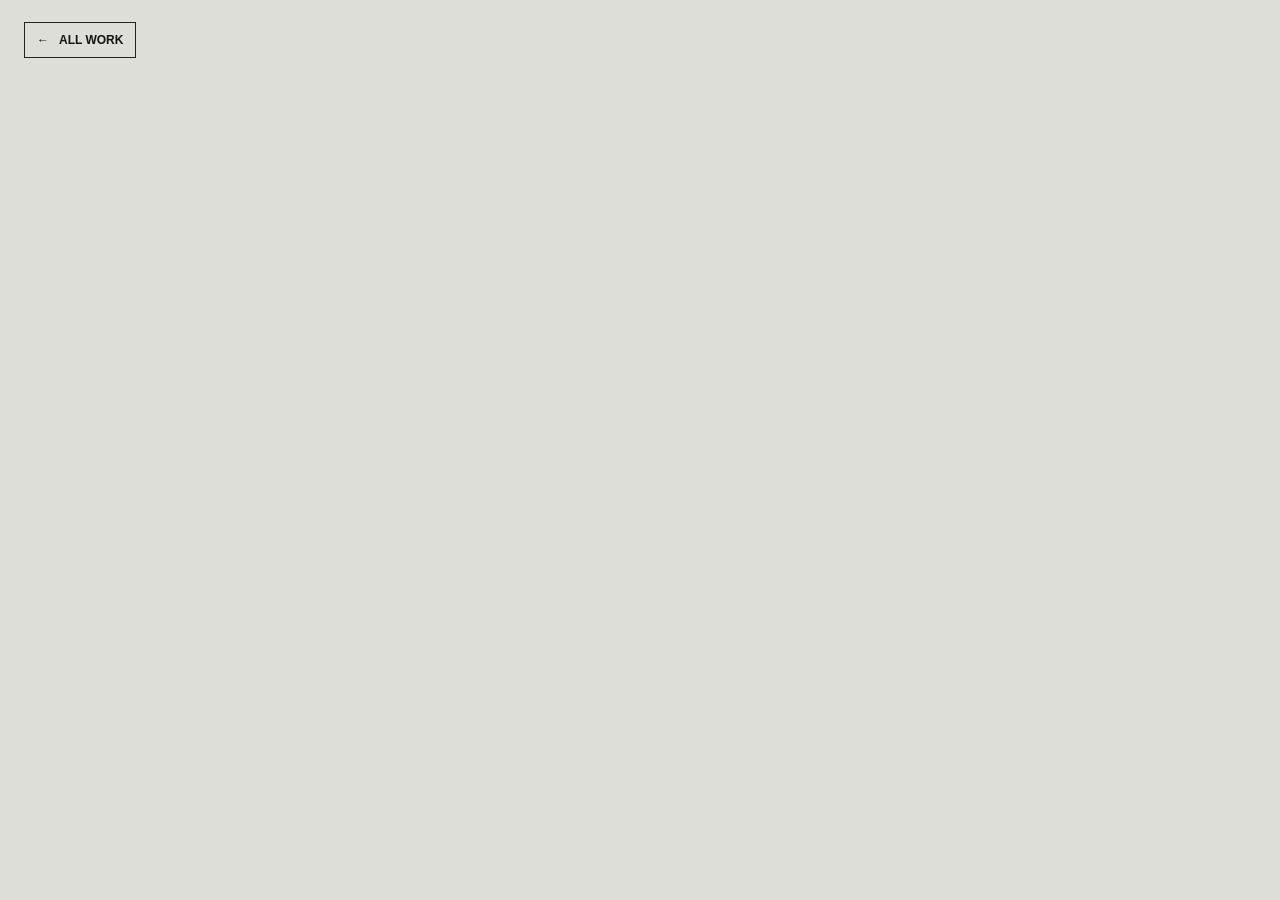
==== product-design.html @ 9525cd97 "Add portfolio selection landing page" ====
<!DOCTYPE html>
<html lang="en">
<head>
    <meta charset="UTF-8">
    <meta name="viewport" content="width=device-width, initial-scale=1.0">
    <meta name="robots" content="noindex">
    <title>Jacky Liu | Product Design</title>
    <link rel="stylesheet" href="selector.css?v=1">
</head>
<body class="product-design-page">
    <a class="blank-page-return" href="index.html" aria-label="Return to portfolio selection">
        <span aria-hidden="true">&#8592;</span>
        <span>All work</span>
    </a>
    <main class="product-design-canvas" aria-label="Product design portfolio"></main>
</body>
</html>
---- selector.css ----
:root {
  color-scheme: dark;
  font-family: Inter, "Segoe UI", Arial, sans-serif;
  font-synthesis: none;
  background: #0a0a0a;
}

* {
  box-sizing: border-box;
}

html,
body {
  min-width: 0;
  min-height: 100%;
  margin: 0;
}

body {
  min-height: 100svh;
}

a {
  color: inherit;
  text-decoration: none;
}

.portfolio-selector-page {
  overflow: hidden;
  background: #0a0a0a;
  color: #f4f4f0;
}

.selector-header {
  position: fixed;
  z-index: 10;
  inset: 0 0 auto;
  display: flex;
  align-items: center;
  justify-content: space-between;
  min-height: 64px;
  padding: 0 28px;
  border-bottom: 1px solid rgba(255, 255, 255, 0.2);
  background: rgba(10, 10, 10, 0.84);
  backdrop-filter: blur(14px);
}

.selector-name {
  font-size: 15px;
  font-weight: 700;
}

.selector-prompt {
  color: #b8b8b2;
  font-size: 12px;
  text-transform: uppercase;
}

.portfolio-selector {
  display: grid;
  grid-template-columns: repeat(2, minmax(0, 1fr));
  min-height: 100svh;
  padding-top: 64px;
}

.portfolio-route {
  position: relative;
  isolation: isolate;
  display: flex;
  min-width: 0;
  overflow: hidden;
  border-right: 1px solid rgba(255, 255, 255, 0.2);
  outline-offset: -5px;
}

.portfolio-route:last-child {
  border-right: 0;
}

.portfolio-route:focus-visible {
  outline: 3px solid #69d5b3;
}

.game-route > img {
  position: absolute;
  z-index: -2;
  inset: 0;
  width: 100%;
  height: 100%;
  object-fit: cover;
  object-position: center;
  filter: saturate(0.7) contrast(1.06);
  transform: scale(1.02);
  transition: transform 700ms cubic-bezier(0.2, 0.75, 0.2, 1), filter 500ms ease;
}

.route-shade {
  position: absolute;
  z-index: -1;
  inset: 0;
  background: rgba(0, 0, 0, 0.56);
  transition: background-color 500ms ease;
}

.route-content {
  display: flex;
  flex-direction: column;
  justify-content: flex-end;
  width: 100%;
  min-height: 100%;
  padding: clamp(36px, 6vw, 86px);
}

.route-index {
  position: absolute;
  top: 30px;
  left: clamp(36px, 6vw, 86px);
  color: #d3d3cd;
  font-family: Consolas, "Courier New", monospace;
  font-size: 12px;
}

.route-title {
  display: block;
  min-width: 0;
  max-width: 720px;
  font-size: clamp(44px, 6.2vw, 102px);
  font-weight: 620;
  line-height: 0.9;
}

.route-description {
  display: block;
  min-width: 0;
  max-width: 490px;
  margin-top: 24px;
  color: #d4d4cf;
  font-size: clamp(14px, 1.25vw, 18px);
  line-height: 1.5;
}

.route-action {
  display: flex;
  align-items: center;
  justify-content: space-between;
  width: min(100%, 490px);
  margin-top: 34px;
  padding-top: 16px;
  border-top: 1px solid currentColor;
  font-size: 13px;
  font-weight: 700;
  text-transform: uppercase;
}

.route-action span {
  font-size: 21px;
  transition: transform 250ms ease;
}

.product-route {
  background: #deded8;
  color: #131313;
}

.product-route .route-index,
.product-route .route-description {
  color: #43433f;
}

.product-composition {
  position: absolute;
  inset: 0;
  overflow: hidden;
  opacity: 0.72;
}

.composition-frame {
  position: absolute;
  border: 1px solid #686863;
  transition: transform 650ms cubic-bezier(0.2, 0.75, 0.2, 1);
}

.frame-one {
  top: 12%;
  right: -3%;
  width: 58%;
  height: 38%;
}

.frame-two {
  top: 19%;
  right: 7%;
  width: 36%;
  height: 21%;
  background: #c8ff45;
  box-shadow: 18px 18px 0 #1c1c1c;
}

.composition-cross {
  position: absolute;
  width: 26px;
  height: 26px;
}

.composition-cross::before,
.composition-cross::after {
  content: "";
  position: absolute;
  background: #171717;
}

.composition-cross::before {
  top: 12px;
  left: 0;
  width: 26px;
  height: 1px;
}

.composition-cross::after {
  top: 0;
  left: 12px;
  width: 1px;
  height: 26px;
}

.cross-one {
  top: 10%;
  left: 12%;
}

.cross-two {
  top: 44%;
  right: 9%;
}

.composition-dot {
  position: absolute;
  top: 43%;
  right: 31%;
  width: 11px;
  height: 11px;
  border-radius: 50%;
  background: #171717;
}

.portfolio-route:hover .route-action span,
.portfolio-route:focus-visible .route-action span {
  transform: translateX(7px);
}

.game-route:hover > img,
.game-route:focus-visible > img {
  filter: saturate(1) contrast(1.08);
  transform: scale(1.07);
}

.game-route:hover .route-shade,
.game-route:focus-visible .route-shade {
  background: rgba(0, 0, 0, 0.39);
}

.product-route:hover .frame-one,
.product-route:focus-visible .frame-one {
  transform: translate(-18px, 12px);
}

.product-route:hover .frame-two,
.product-route:focus-visible .frame-two {
  transform: translate(-8px, -10px);
}

.product-design-page {
  background: #deded8;
  color: #131313;
}

.product-design-canvas {
  min-height: 100svh;
}

.blank-page-return {
  position: fixed;
  z-index: 2;
  top: 22px;
  left: 24px;
  display: inline-flex;
  gap: 10px;
  align-items: center;
  padding: 10px 12px;
  border: 1px solid #222;
  background: #deded8;
  font-size: 12px;
  font-weight: 700;
  text-transform: uppercase;
  transition: background-color 180ms ease, color 180ms ease;
}

.blank-page-return:hover,
.blank-page-return:focus-visible {
  background: #171717;
  color: #f5f5f2;
}

@media (max-width: 760px) {
  .portfolio-selector-page {
    overflow: auto;
  }

  .selector-header {
    min-height: 56px;
    padding: 0 18px;
  }

  .portfolio-selector {
    grid-template-columns: 1fr;
    grid-template-rows: repeat(2, minmax(420px, calc((100svh - 56px) / 2)));
    padding-top: 56px;
  }

  .portfolio-route {
    border-right: 0;
    border-bottom: 1px solid rgba(255, 255, 255, 0.25);
  }

  .portfolio-route:last-child {
    border-bottom: 0;
  }

  .route-content {
    padding: 32px 24px;
  }

  .route-index {
    top: 24px;
    left: 24px;
  }

  .route-title {
    font-size: clamp(40px, 13vw, 70px);
    overflow-wrap: anywhere;
  }

  .route-description {
    margin-top: 15px;
  }

  .route-action {
    margin-top: 22px;
  }
}

@media (prefers-reduced-motion: reduce) {
  *,
  *::before,
  *::after {
    scroll-behavior: auto !important;
    transition-duration: 1ms !important;
  }
}
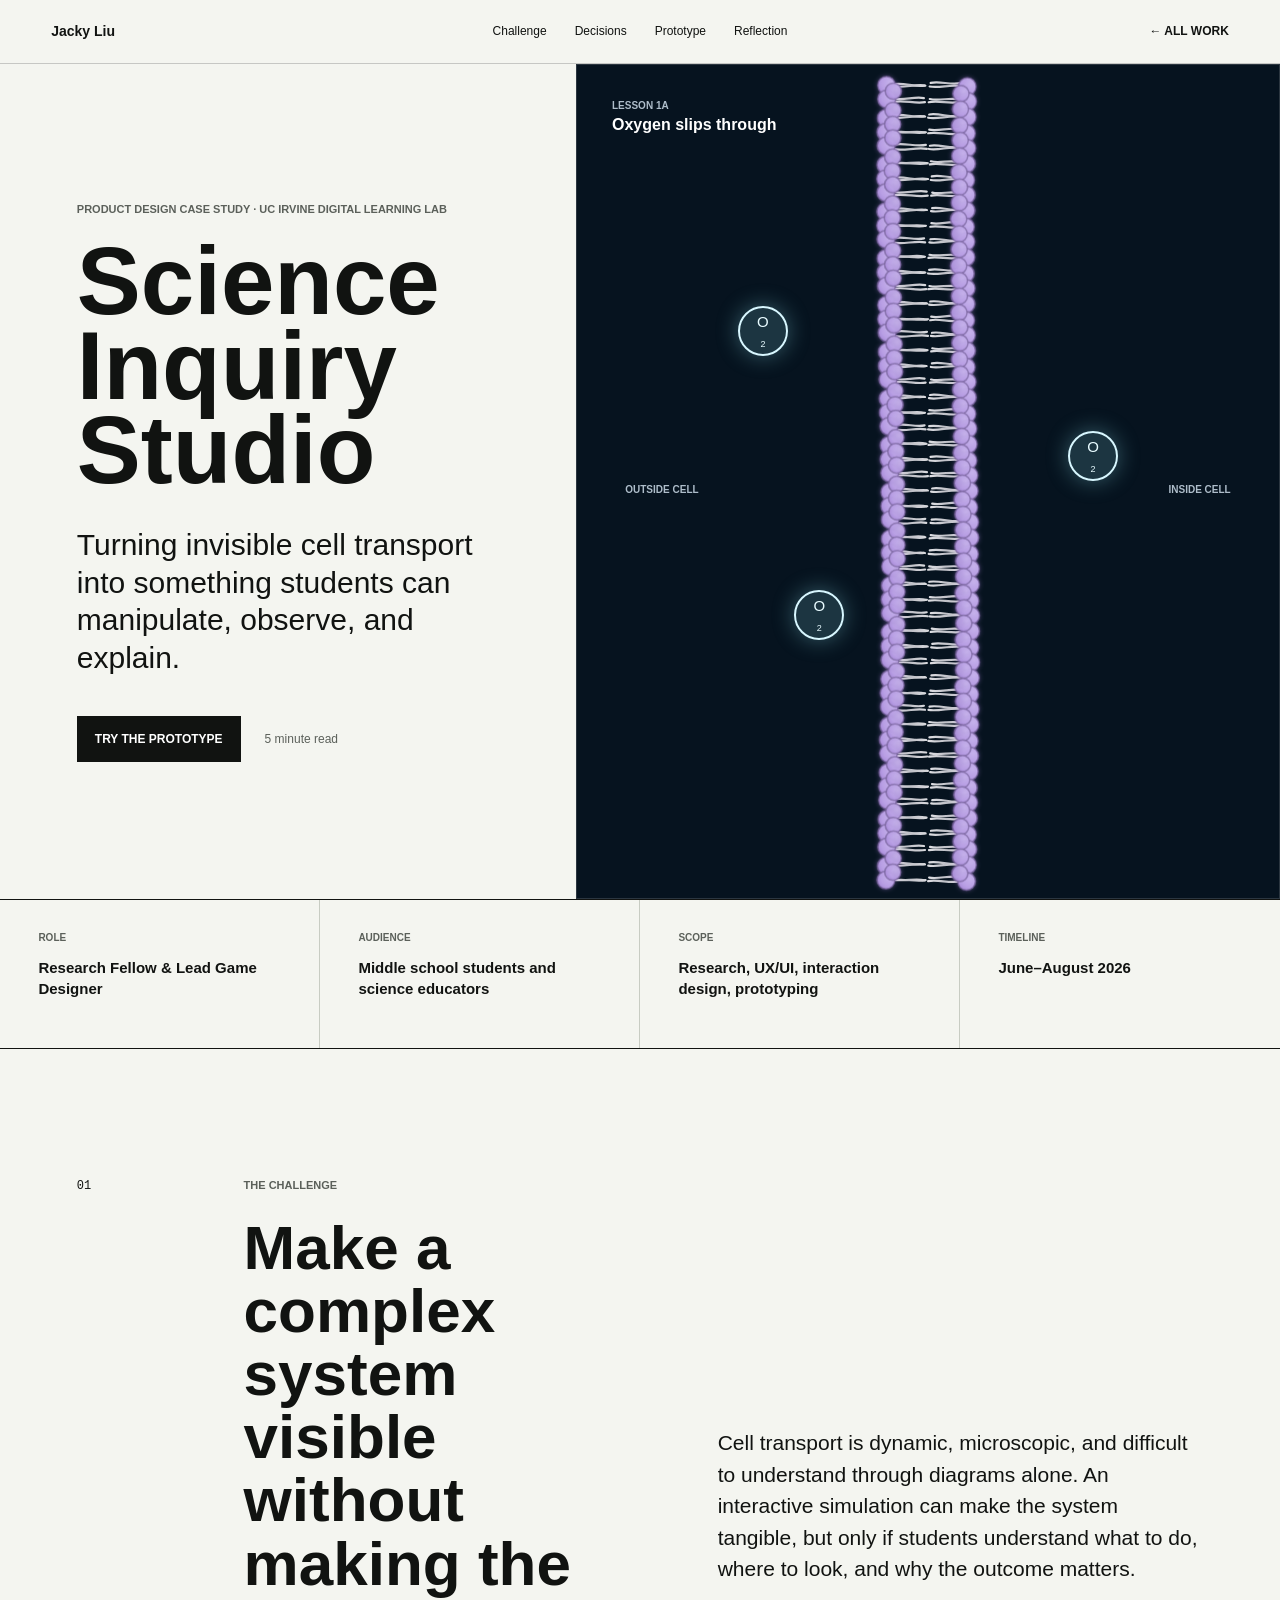
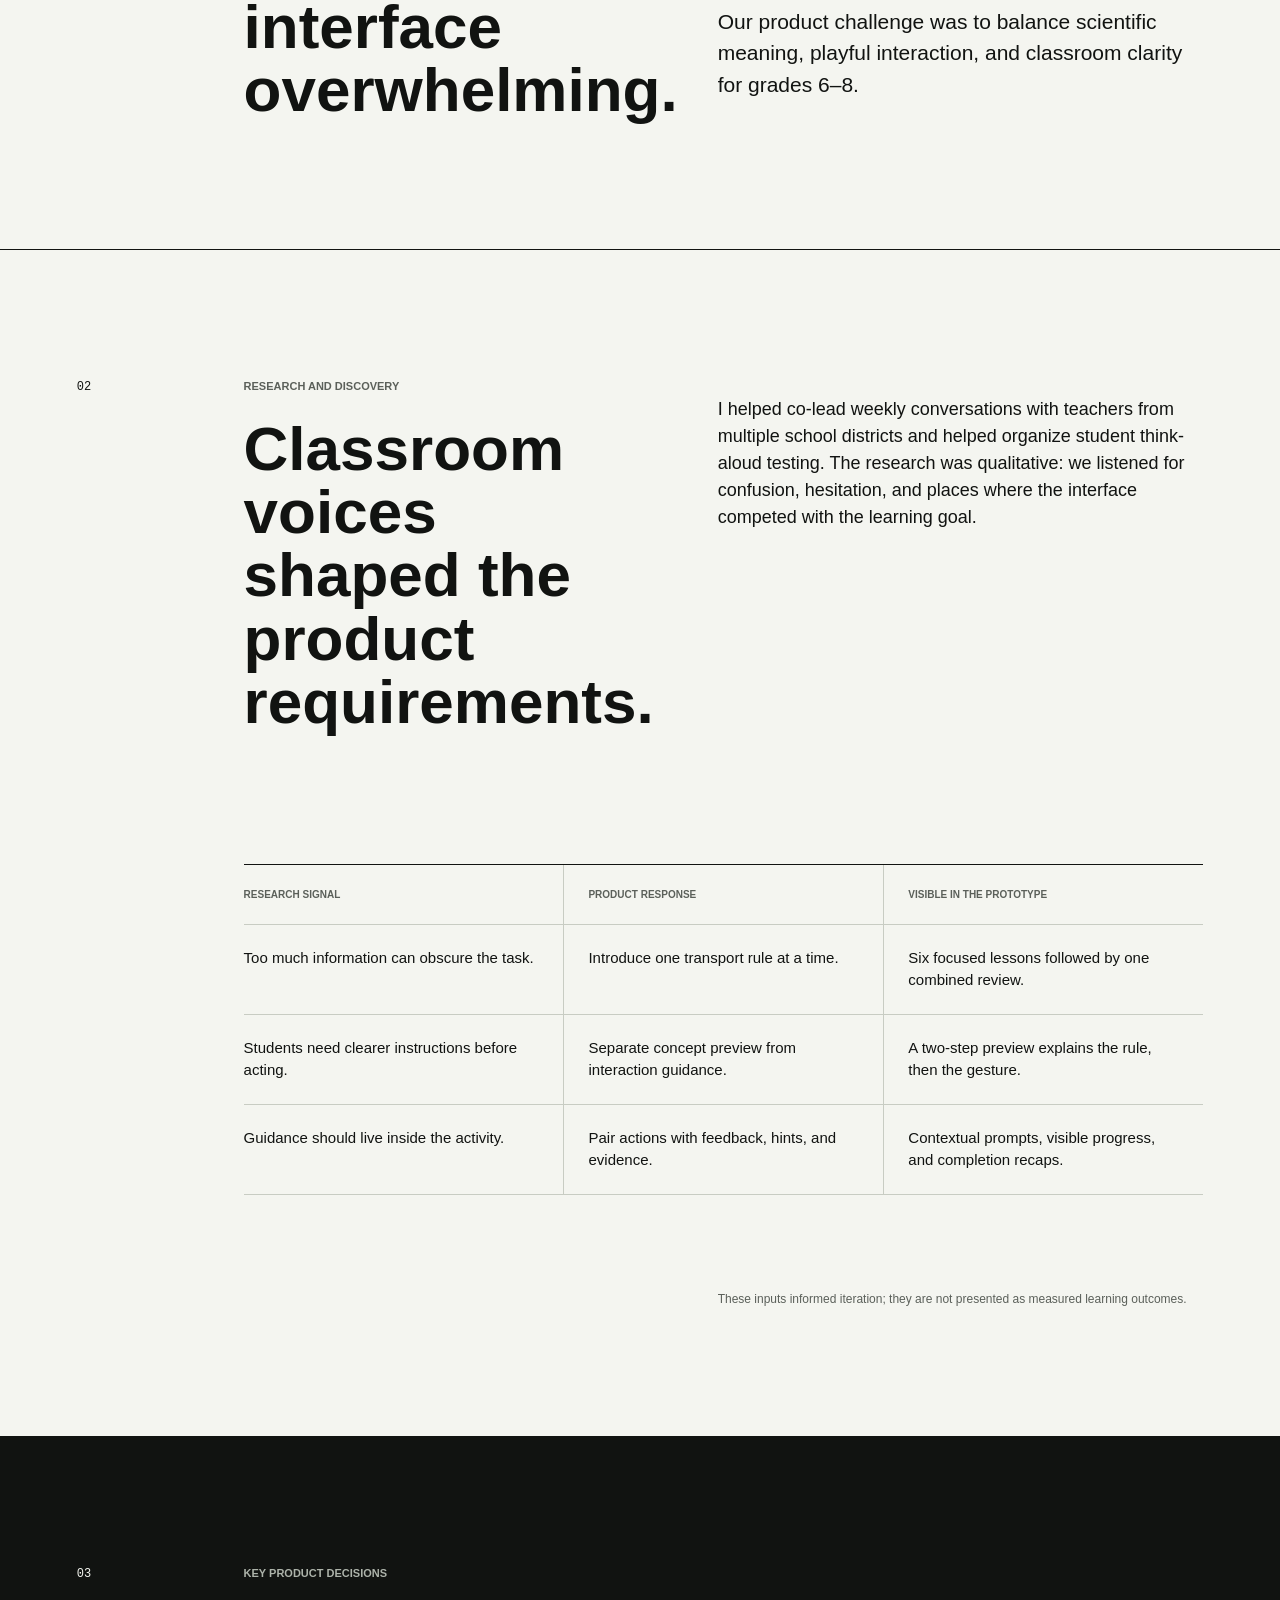
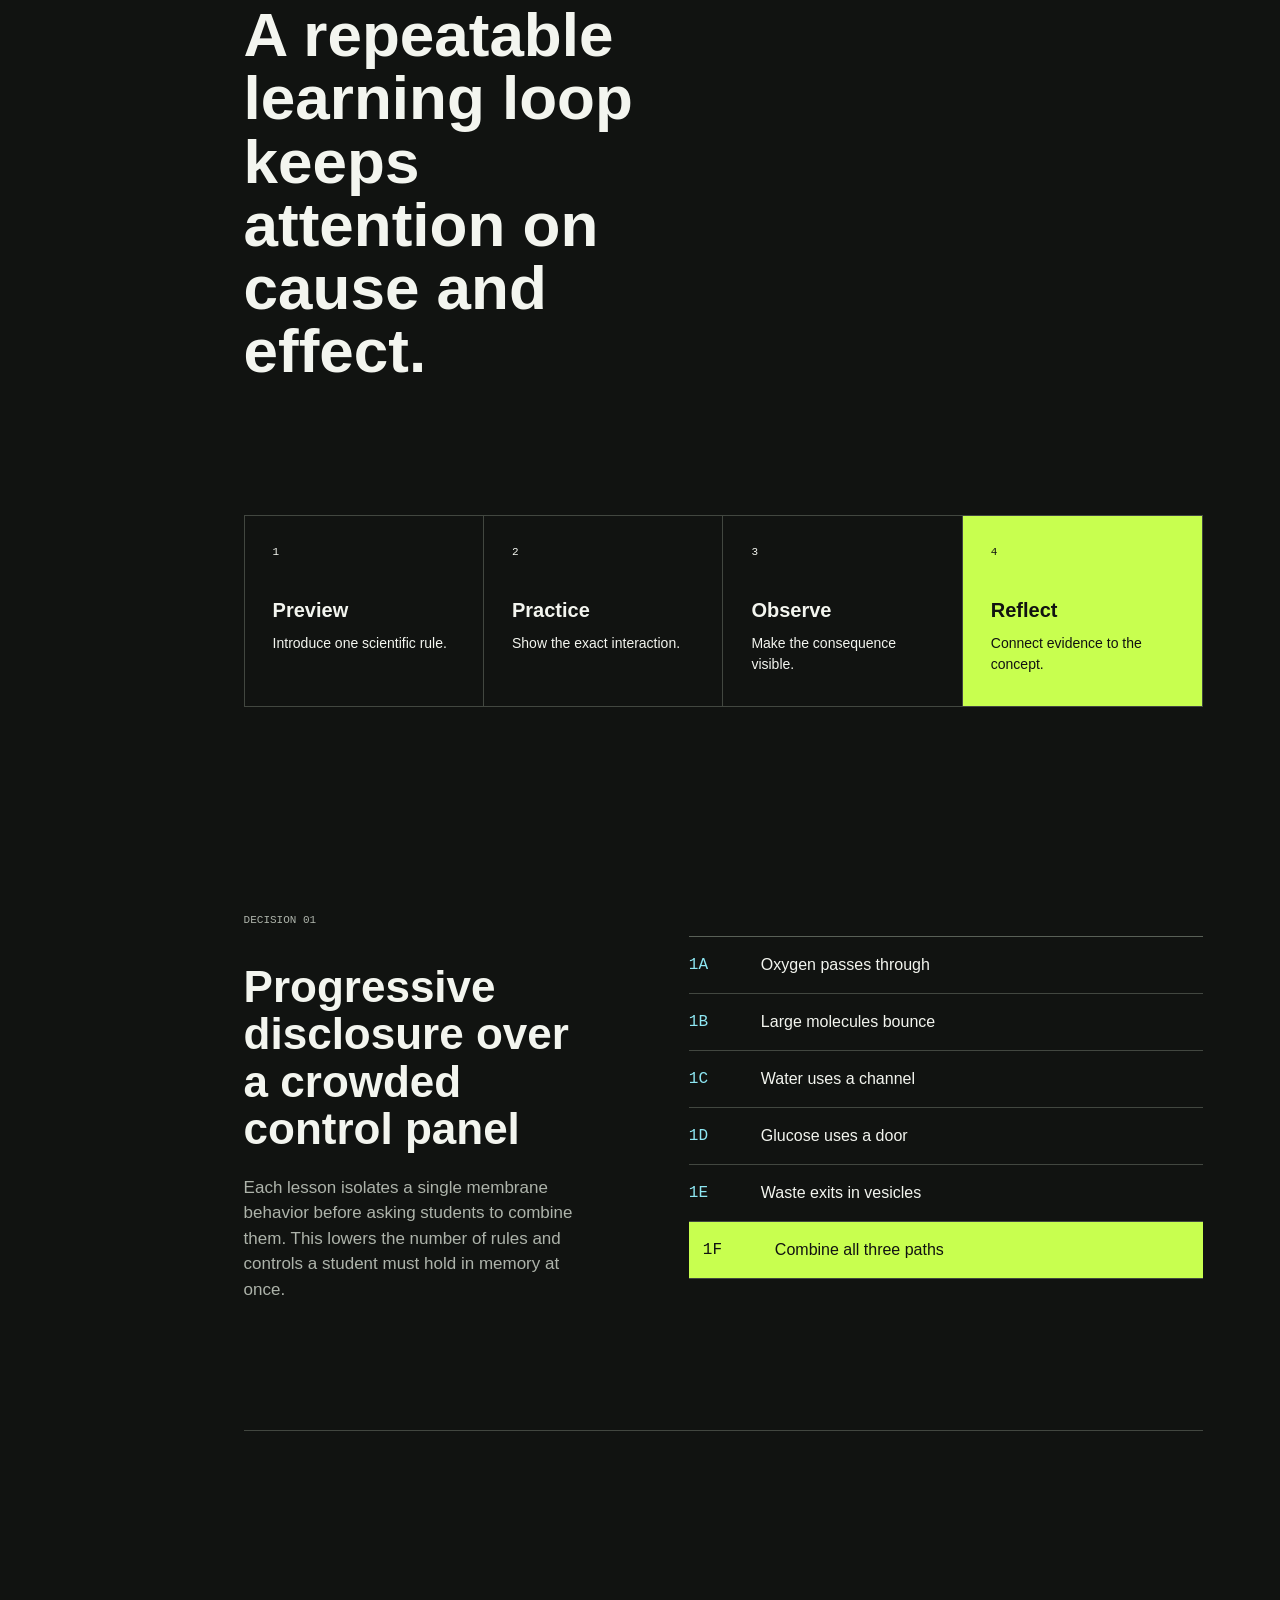
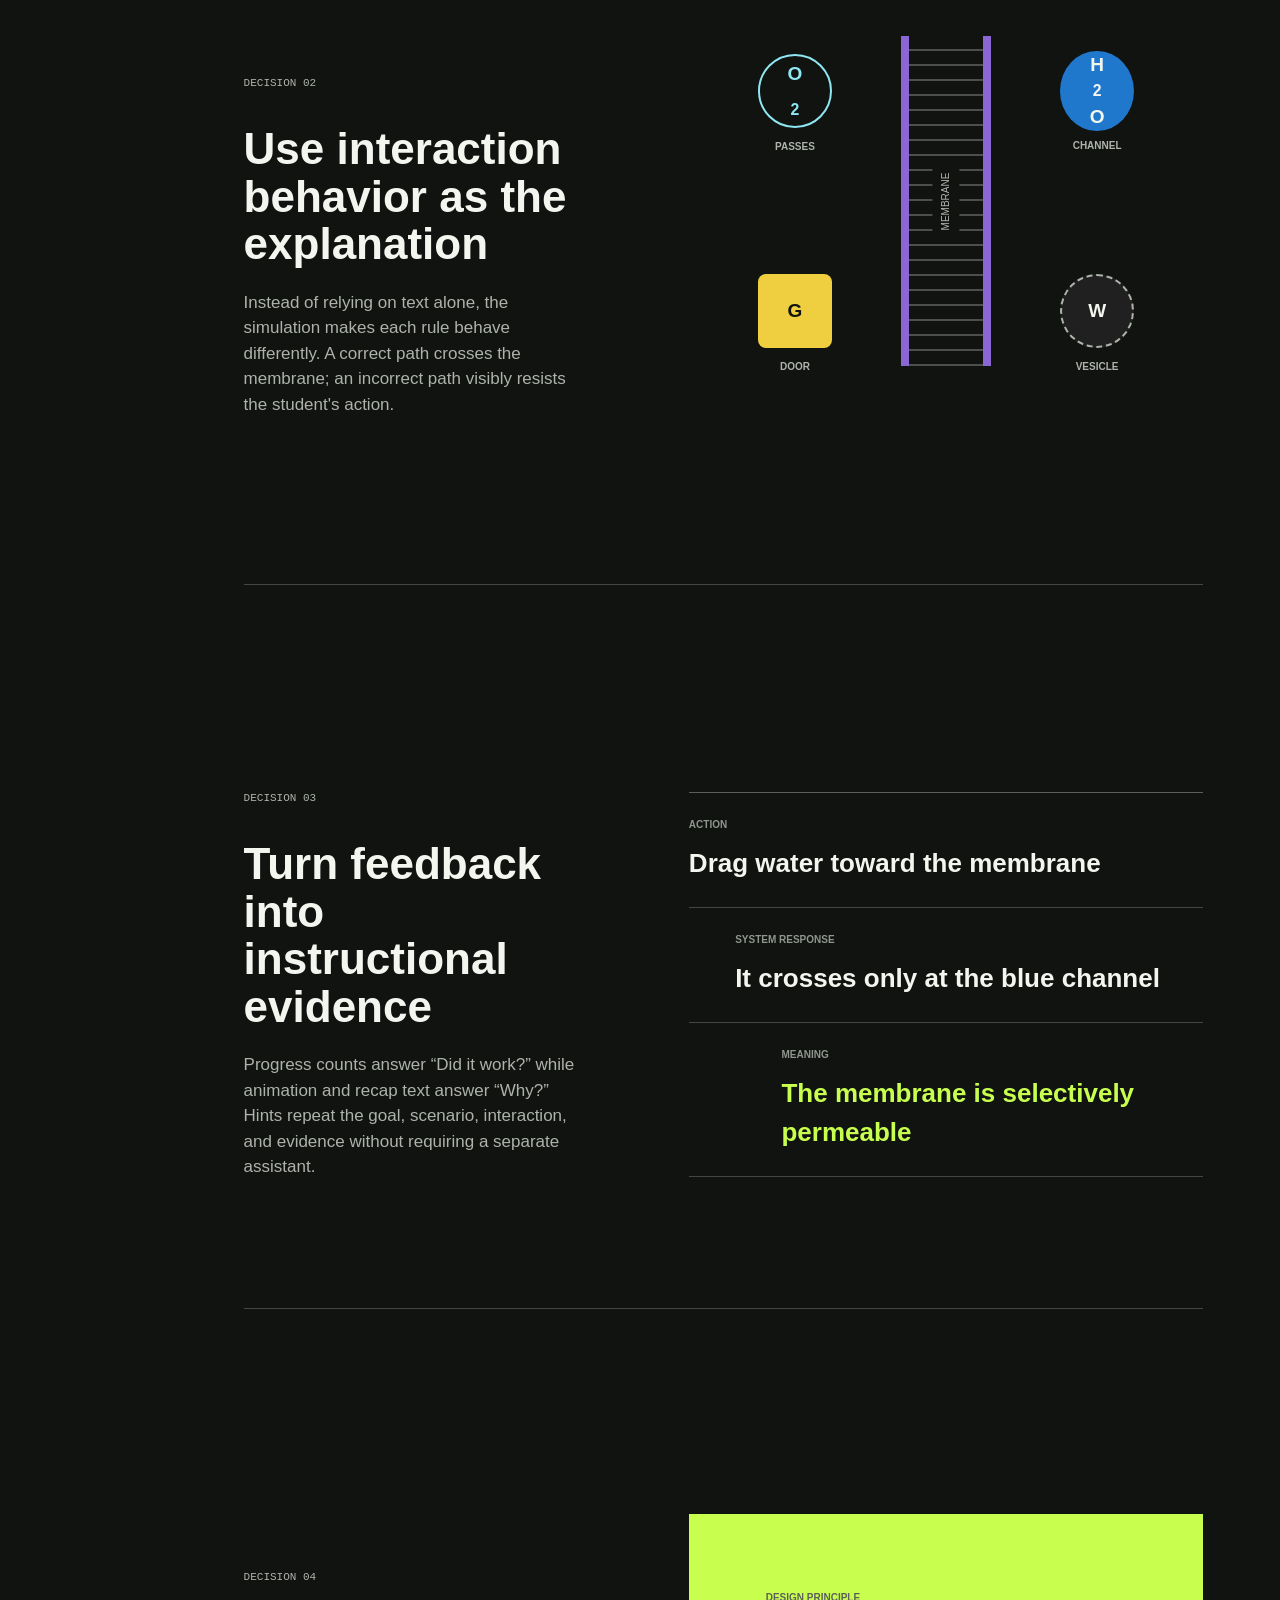
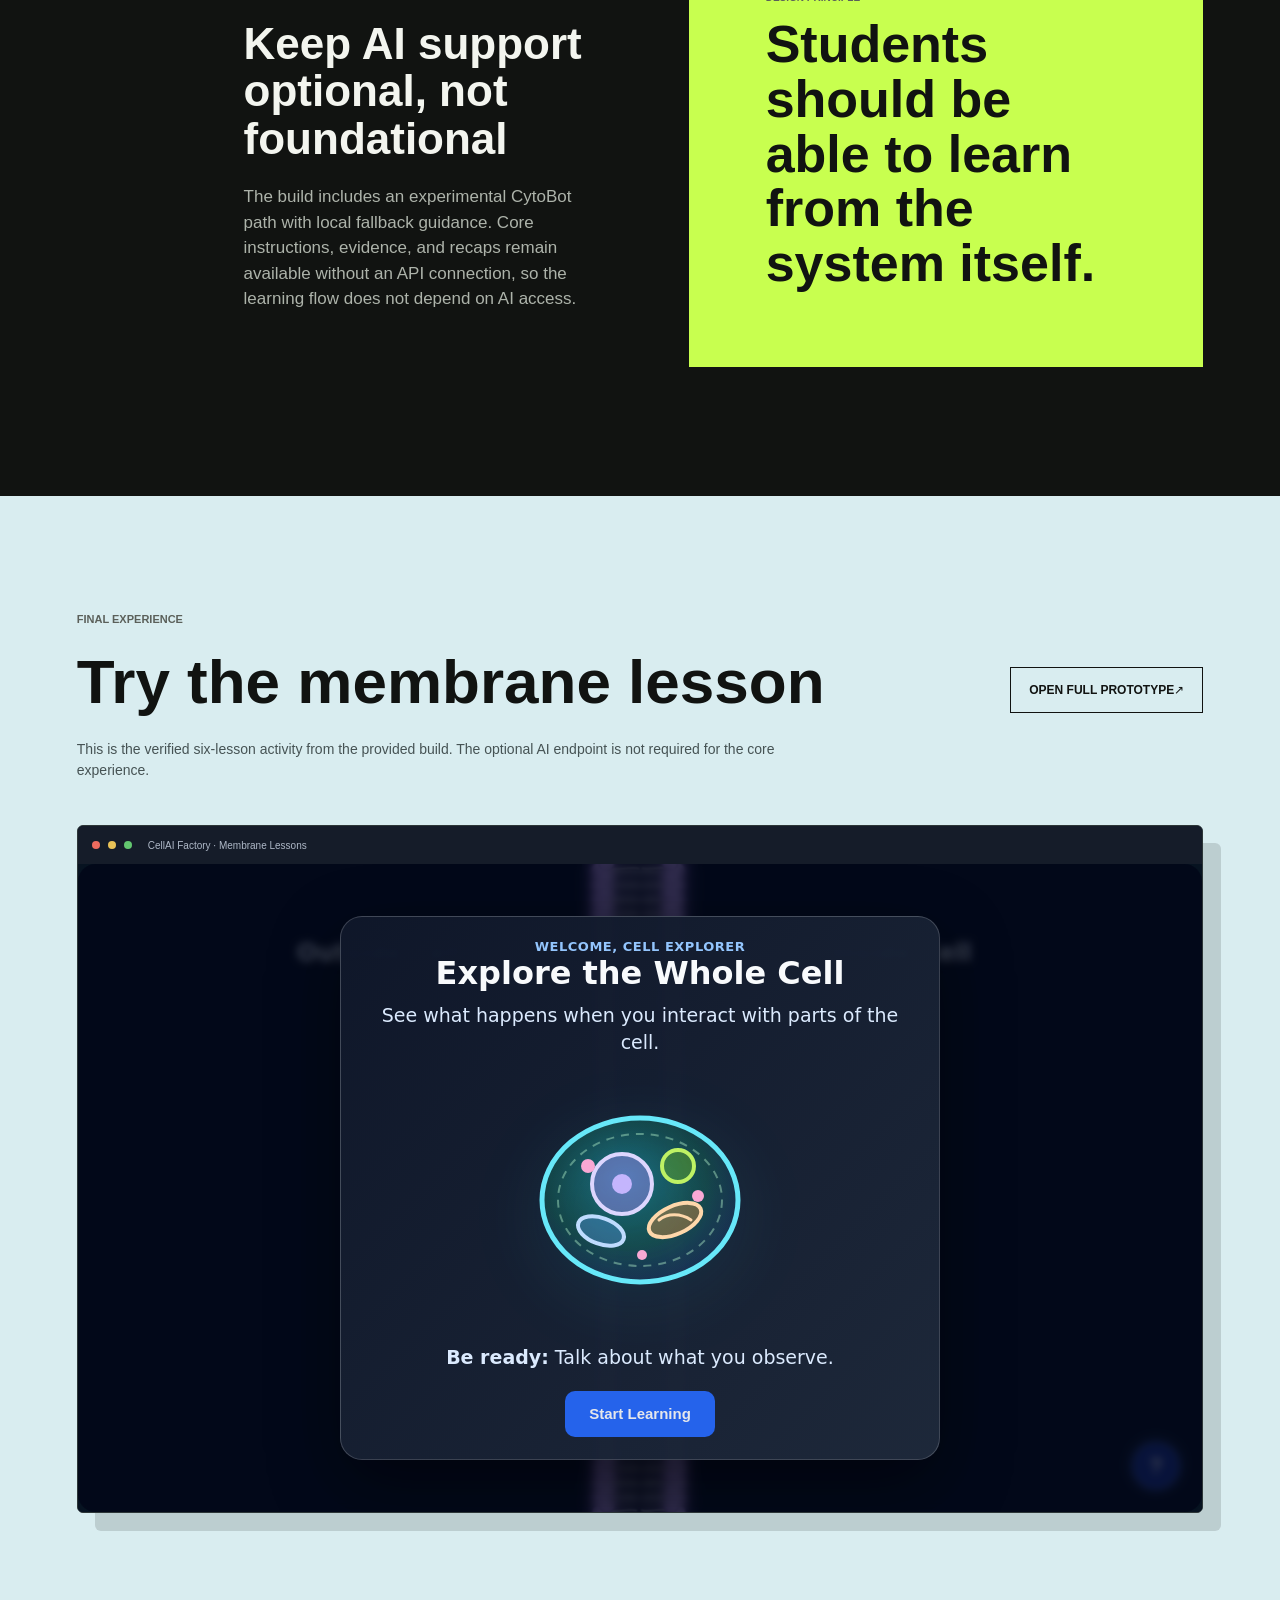
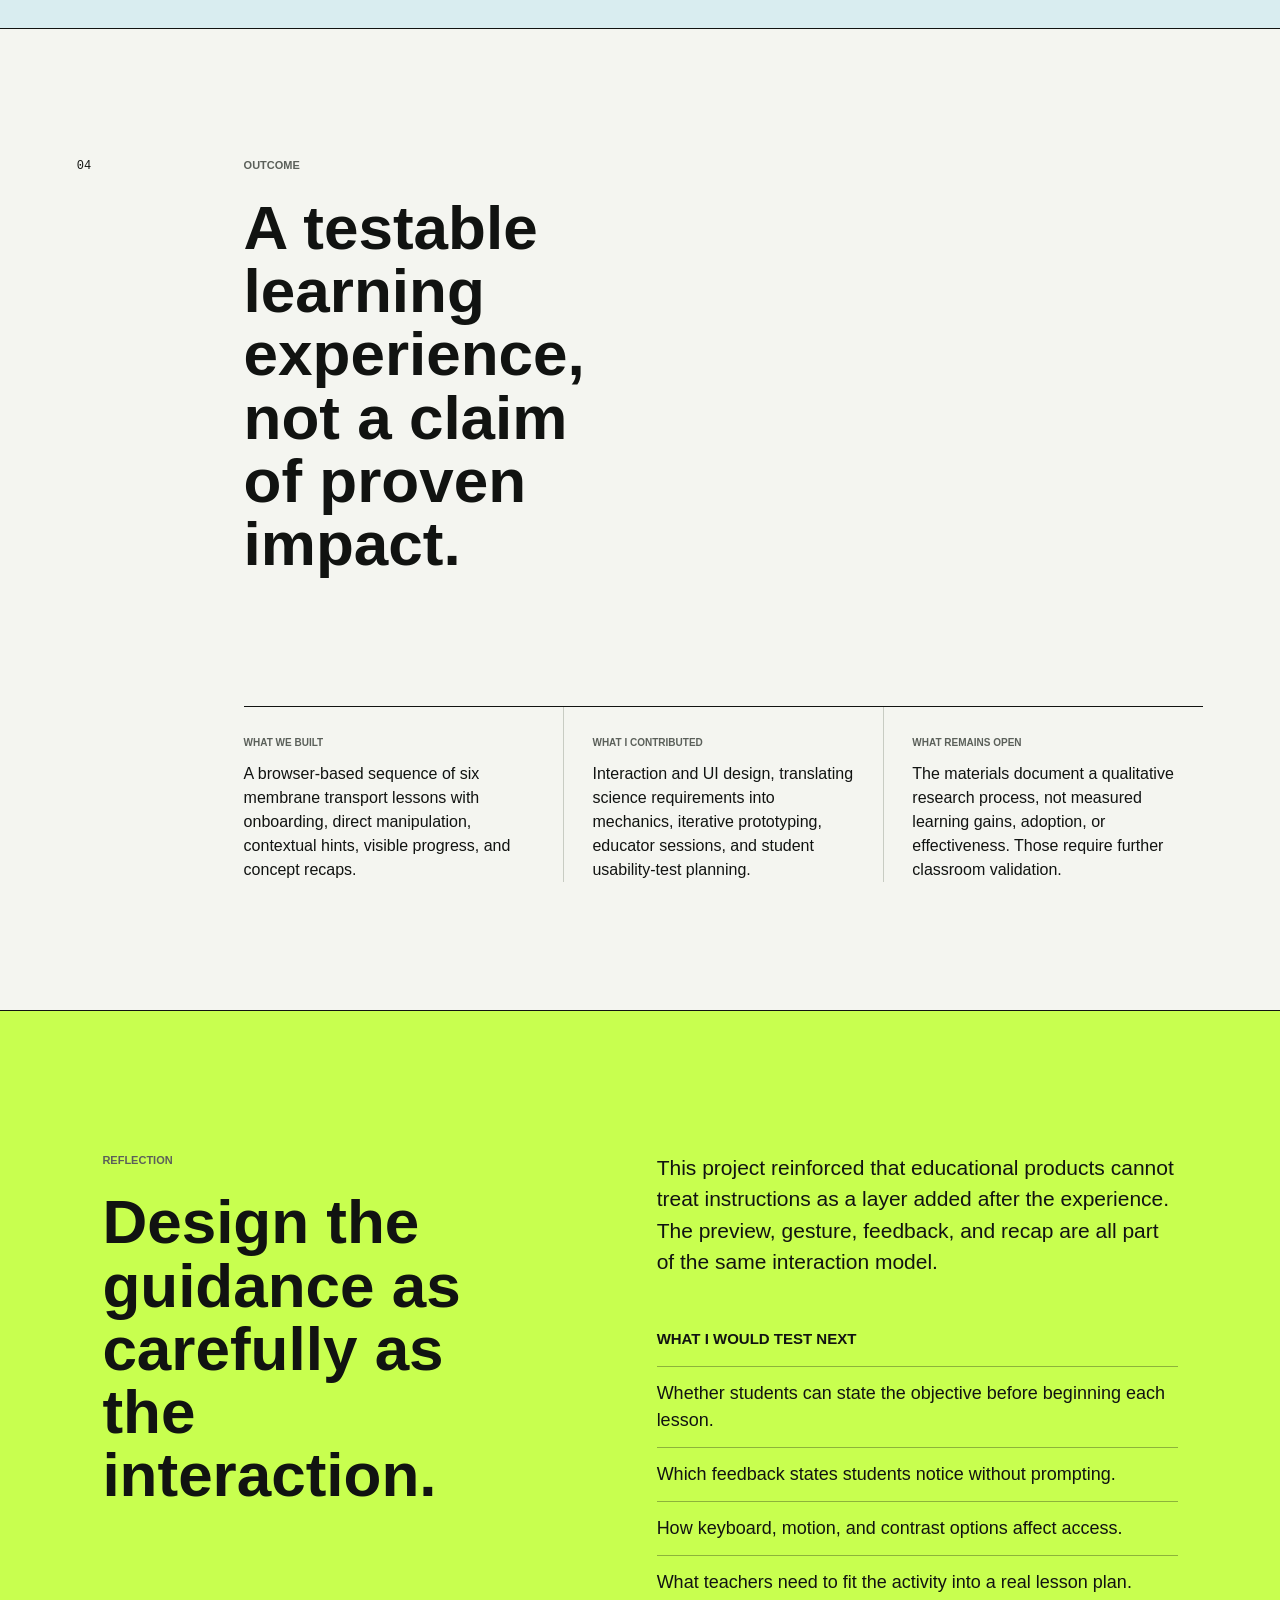
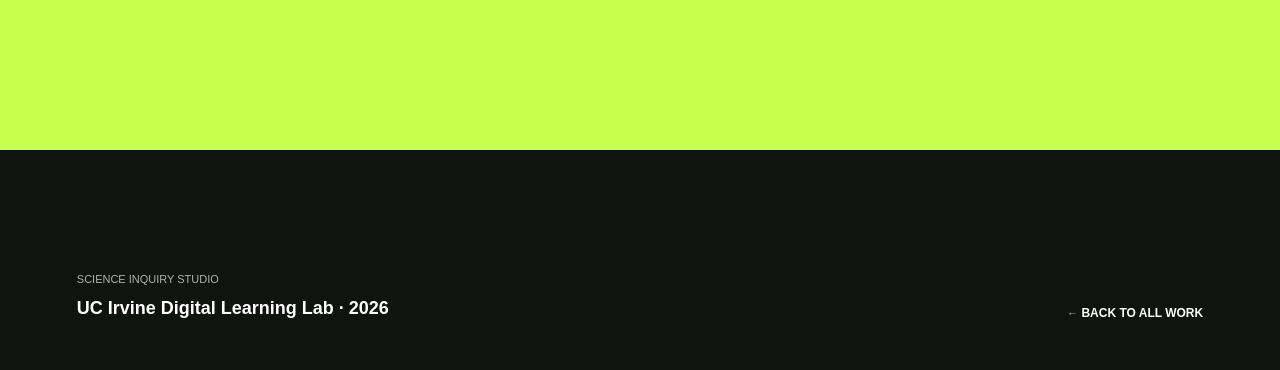
==== commit 85c805d9: "Add Science Inquiry Studio product case study" ====
--- a/product-design.html
+++ b/product-design.html
@@ -3,15 +3,197 @@
 <head>
     <meta charset="UTF-8">
     <meta name="viewport" content="width=device-width, initial-scale=1.0">
-    <meta name="robots" content="noindex">
-    <title>Jacky Liu | Product Design</title>
-    <link rel="stylesheet" href="selector.css?v=1">
+    <meta name="description" content="Jacky Liu's product design case study for Science Inquiry Studio, an interactive middle-school science learning experience.">
+    <title>Science Inquiry Studio | Jacky Liu</title>
+    <link rel="stylesheet" href="product-case-study.css?v=1">
 </head>
-<body class="product-design-page">
-    <a class="blank-page-return" href="index.html" aria-label="Return to portfolio selection">
-        <span aria-hidden="true">&#8592;</span>
-        <span>All work</span>
-    </a>
-    <main class="product-design-canvas" aria-label="Product design portfolio"></main>
+<body>
+    <a class="skip-link" href="#case-study">Skip to case study</a>
+    <header class="case-header">
+        <a class="case-name" href="index.html">Jacky Liu</a>
+        <nav class="case-nav" aria-label="Case study navigation">
+            <a href="#challenge">Challenge</a>
+            <a href="#decisions">Decisions</a>
+            <a href="#prototype">Prototype</a>
+            <a href="#reflection">Reflection</a>
+        </nav>
+        <a class="case-back" href="index.html"><span aria-hidden="true">&#8592;</span> All work</a>
+    </header>
+
+    <main id="case-study">
+        <section class="case-hero" aria-labelledby="case-title">
+            <div class="hero-copy">
+                <p class="eyebrow">Product design case study &middot; UC Irvine Digital Learning Lab</p>
+                <h1 id="case-title">Science Inquiry Studio</h1>
+                <p class="hero-statement">Turning invisible cell transport into something students can manipulate, observe, and explain.</p>
+                <div class="hero-actions">
+                    <a class="primary-action" href="#prototype">Try the prototype</a>
+                    <span class="read-time">5 minute read</span>
+                </div>
+            </div>
+            <div class="hero-visual" aria-label="Cell membrane activity preview">
+                <div class="hero-visual-label"><span>Lesson 1A</span><strong>Oxygen slips through</strong></div>
+                <img src="assets/product/cellai-demo/assets/cell-membrane.svg" alt="Detailed phospholipid cell membrane used in the interactive activity">
+                <div class="hero-particle particle-one">O<sub>2</sub></div>
+                <div class="hero-particle particle-two">O<sub>2</sub></div>
+                <div class="hero-particle particle-three">O<sub>2</sub></div>
+                <div class="hero-side hero-outside">Outside cell</div>
+                <div class="hero-side hero-inside">Inside cell</div>
+            </div>
+        </section>
+
+        <section class="project-facts" aria-label="Project overview">
+            <div><span>Role</span><strong>Research Fellow &amp; Lead Game Designer</strong></div>
+            <div><span>Audience</span><strong>Middle school students and science educators</strong></div>
+            <div><span>Scope</span><strong>Research, UX/UI, interaction design, prototyping</strong></div>
+            <div><span>Timeline</span><strong>June&ndash;August 2026</strong></div>
+        </section>
+
+        <section class="case-band challenge-band" id="challenge">
+            <div class="section-number">01</div>
+            <div class="section-heading">
+                <p class="eyebrow">The challenge</p>
+                <h2>Make a complex system visible without making the interface overwhelming.</h2>
+            </div>
+            <div class="challenge-copy">
+                <p>Cell transport is dynamic, microscopic, and difficult to understand through diagrams alone. An interactive simulation can make the system tangible, but only if students understand what to do, where to look, and why the outcome matters.</p>
+                <p>Our product challenge was to balance scientific meaning, playful interaction, and classroom clarity for grades 6&ndash;8.</p>
+            </div>
+        </section>
+
+        <section class="case-band research-band" aria-labelledby="research-title">
+            <div class="section-number">02</div>
+            <div class="section-heading">
+                <p class="eyebrow">Research and discovery</p>
+                <h2 id="research-title">Classroom voices shaped the product requirements.</h2>
+            </div>
+            <div class="research-intro">
+                <p>I helped co-lead weekly conversations with teachers from multiple school districts and helped organize student think-aloud testing. The research was qualitative: we listened for confusion, hesitation, and places where the interface competed with the learning goal.</p>
+            </div>
+            <div class="evidence-table" role="table" aria-label="Research translated into product responses">
+                <div class="evidence-row evidence-header" role="row">
+                    <span role="columnheader">Research signal</span><span role="columnheader">Product response</span><span role="columnheader">Visible in the prototype</span>
+                </div>
+                <div class="evidence-row" role="row">
+                    <span role="cell">Too much information can obscure the task.</span><span role="cell">Introduce one transport rule at a time.</span><span role="cell">Six focused lessons followed by one combined review.</span>
+                </div>
+                <div class="evidence-row" role="row">
+                    <span role="cell">Students need clearer instructions before acting.</span><span role="cell">Separate concept preview from interaction guidance.</span><span role="cell">A two-step preview explains the rule, then the gesture.</span>
+                </div>
+                <div class="evidence-row" role="row">
+                    <span role="cell">Guidance should live inside the activity.</span><span role="cell">Pair actions with feedback, hints, and evidence.</span><span role="cell">Contextual prompts, visible progress, and completion recaps.</span>
+                </div>
+            </div>
+            <p class="research-note">These inputs informed iteration; they are not presented as measured learning outcomes.</p>
+        </section>
+
+        <section class="case-band decisions-band" id="decisions" aria-labelledby="decisions-title">
+            <div class="section-number">03</div>
+            <div class="section-heading">
+                <p class="eyebrow">Key product decisions</p>
+                <h2 id="decisions-title">A repeatable learning loop keeps attention on cause and effect.</h2>
+            </div>
+            <div class="learning-loop" aria-label="Learning loop">
+                <div><span>1</span><strong>Preview</strong><p>Introduce one scientific rule.</p></div>
+                <div><span>2</span><strong>Practice</strong><p>Show the exact interaction.</p></div>
+                <div><span>3</span><strong>Observe</strong><p>Make the consequence visible.</p></div>
+                <div><span>4</span><strong>Reflect</strong><p>Connect evidence to the concept.</p></div>
+            </div>
+
+            <article class="decision-row">
+                <div class="decision-copy">
+                    <span class="decision-index">Decision 01</span>
+                    <h3>Progressive disclosure over a crowded control panel</h3>
+                    <p>Each lesson isolates a single membrane behavior before asking students to combine them. This lowers the number of rules and controls a student must hold in memory at once.</p>
+                </div>
+                <ol class="lesson-sequence" aria-label="Membrane lesson sequence">
+                    <li><span>1A</span> Oxygen passes through</li>
+                    <li><span>1B</span> Large molecules bounce</li>
+                    <li><span>1C</span> Water uses a channel</li>
+                    <li><span>1D</span> Glucose uses a door</li>
+                    <li><span>1E</span> Waste exits in vesicles</li>
+                    <li class="lesson-review"><span>1F</span> Combine all three paths</li>
+                </ol>
+            </article>
+
+            <article class="decision-row interaction-decision">
+                <div class="decision-copy">
+                    <span class="decision-index">Decision 02</span>
+                    <h3>Use interaction behavior as the explanation</h3>
+                    <p>Instead of relying on text alone, the simulation makes each rule behave differently. A correct path crosses the membrane; an incorrect path visibly resists the student's action.</p>
+                </div>
+                <div class="interaction-map" aria-label="Transport interaction examples">
+                    <div class="transport-object oxygen-object">O<sub>2</sub><span>passes</span></div>
+                    <div class="transport-path membrane-line"><span>Membrane</span></div>
+                    <div class="transport-object water-object">H<sub>2</sub>O<span>channel</span></div>
+                    <div class="transport-object glucose-object">G<span>door</span></div>
+                    <div class="transport-object waste-object">W<span>vesicle</span></div>
+                </div>
+            </article>
+
+            <article class="decision-row feedback-decision">
+                <div class="decision-copy">
+                    <span class="decision-index">Decision 03</span>
+                    <h3>Turn feedback into instructional evidence</h3>
+                    <p>Progress counts answer &ldquo;Did it work?&rdquo; while animation and recap text answer &ldquo;Why?&rdquo; Hints repeat the goal, scenario, interaction, and evidence without requiring a separate assistant.</p>
+                </div>
+                <div class="feedback-stack">
+                    <div><span>Action</span><strong>Drag water toward the membrane</strong></div>
+                    <div><span>System response</span><strong>It crosses only at the blue channel</strong></div>
+                    <div><span>Meaning</span><strong>The membrane is selectively permeable</strong></div>
+                </div>
+            </article>
+
+            <article class="decision-row ai-decision">
+                <div class="decision-copy">
+                    <span class="decision-index">Decision 04</span>
+                    <h3>Keep AI support optional, not foundational</h3>
+                    <p>The build includes an experimental CytoBot path with local fallback guidance. Core instructions, evidence, and recaps remain available without an API connection, so the learning flow does not depend on AI access.</p>
+                </div>
+                <div class="principle-block"><span>Design principle</span><strong>Students should be able to learn from the system itself.</strong></div>
+            </article>
+        </section>
+
+        <section class="prototype-section" id="prototype" aria-labelledby="prototype-title">
+            <div class="prototype-heading">
+                <div><p class="eyebrow">Final experience</p><h2 id="prototype-title">Try the membrane lesson</h2></div>
+                <a class="secondary-action" href="assets/product/cellai-demo/index.html" target="_blank" rel="noreferrer">Open full prototype <span aria-hidden="true">&#8599;</span></a>
+            </div>
+            <p class="prototype-note">This is the verified six-lesson activity from the provided build. The optional AI endpoint is not required for the core experience.</p>
+            <div class="prototype-browser">
+                <div class="prototype-bar" aria-hidden="true"><span></span><span></span><span></span><div>CellAI Factory &middot; Membrane Lessons</div></div>
+                <iframe src="assets/product/cellai-demo/index.html" title="Interactive CellAI Factory membrane lesson" loading="lazy"></iframe>
+            </div>
+        </section>
+
+        <section class="case-band outcome-band">
+            <div class="section-number">04</div>
+            <div class="section-heading"><p class="eyebrow">Outcome</p><h2>A testable learning experience, not a claim of proven impact.</h2></div>
+            <div class="outcome-columns">
+                <div><span>What we built</span><p>A browser-based sequence of six membrane transport lessons with onboarding, direct manipulation, contextual hints, visible progress, and concept recaps.</p></div>
+                <div><span>What I contributed</span><p>Interaction and UI design, translating science requirements into mechanics, iterative prototyping, educator sessions, and student usability-test planning.</p></div>
+                <div><span>What remains open</span><p>The materials document a qualitative research process, not measured learning gains, adoption, or effectiveness. Those require further classroom validation.</p></div>
+            </div>
+        </section>
+
+        <section class="reflection-section" id="reflection" aria-labelledby="reflection-title">
+            <div><p class="eyebrow">Reflection</p><h2 id="reflection-title">Design the guidance as carefully as the interaction.</h2></div>
+            <div class="reflection-copy">
+                <p>This project reinforced that educational products cannot treat instructions as a layer added after the experience. The preview, gesture, feedback, and recap are all part of the same interaction model.</p>
+                <h3>What I would test next</h3>
+                <ul>
+                    <li>Whether students can state the objective before beginning each lesson.</li>
+                    <li>Which feedback states students notice without prompting.</li>
+                    <li>How keyboard, motion, and contrast options affect access.</li>
+                    <li>What teachers need to fit the activity into a real lesson plan.</li>
+                </ul>
+            </div>
+        </section>
+    </main>
+
+    <footer class="case-footer">
+        <div><span>Science Inquiry Studio</span><strong>UC Irvine Digital Learning Lab &middot; 2026</strong></div>
+        <a href="index.html"><span aria-hidden="true">&#8592;</span> Back to all work</a>
+    </footer>
 </body>
 </html>
--- a/product-case-study.css
+++ b/product-case-study.css
@@ -0,0 +1,341 @@
+:root {
+  color-scheme: light;
+  font-family: Inter, "Segoe UI", Arial, sans-serif;
+  font-synthesis: none;
+  --ink: #111311;
+  --paper: #f4f5f0;
+  --muted: #5b605a;
+  --line: #c8ccc3;
+  --green: #c8ff4f;
+  --blue: #1f6feb;
+  --cyan: #8ee7f3;
+  --violet: #8a67d5;
+  background: var(--paper);
+}
+
+* { box-sizing: border-box; }
+html { scroll-behavior: smooth; }
+body {
+  min-width: 320px;
+  margin: 0;
+  background: var(--paper);
+  color: var(--ink);
+  font-family: Inter, "Segoe UI", Arial, sans-serif;
+  line-height: 1.5;
+}
+a { color: inherit; text-decoration: none; }
+
+.skip-link {
+  position: fixed;
+  z-index: 100;
+  top: 10px;
+  left: 10px;
+  padding: 10px 14px;
+  background: var(--ink);
+  color: white;
+  transform: translateY(-150%);
+}
+.skip-link:focus { transform: translateY(0); }
+
+.case-header {
+  position: sticky;
+  z-index: 20;
+  top: 0;
+  display: grid;
+  grid-template-columns: 1fr auto 1fr;
+  align-items: center;
+  min-height: 64px;
+  padding: 0 clamp(20px, 4vw, 64px);
+  border-bottom: 1px solid rgba(17, 19, 17, 0.2);
+  background: rgba(244, 245, 240, 0.93);
+  backdrop-filter: blur(14px);
+}
+.case-name { font-size: 14px; font-weight: 750; }
+.case-nav { display: flex; gap: 28px; font-size: 12px; }
+.case-nav a, .case-back, .secondary-action { border-bottom: 1px solid transparent; }
+.case-nav a:hover, .case-nav a:focus-visible,
+.case-back:hover, .case-back:focus-visible,
+.secondary-action:hover, .secondary-action:focus-visible { border-color: currentColor; outline: none; }
+.case-back { justify-self: end; font-size: 12px; font-weight: 700; text-transform: uppercase; }
+
+.case-hero {
+  display: grid;
+  grid-template-columns: minmax(0, 0.9fr) minmax(500px, 1.1fr);
+  min-height: calc(100svh - 64px);
+  border-bottom: 1px solid var(--ink);
+}
+.hero-copy {
+  display: flex;
+  flex-direction: column;
+  justify-content: center;
+  padding: clamp(64px, 9vw, 140px) clamp(28px, 6vw, 92px);
+}
+.eyebrow {
+  margin: 0 0 22px;
+  color: var(--muted);
+  font-size: 11px;
+  font-weight: 750;
+  text-transform: uppercase;
+}
+.case-hero h1 {
+  max-width: 760px;
+  margin: 0;
+  font-size: 96px;
+  font-weight: 650;
+  line-height: 0.88;
+}
+.hero-statement {
+  max-width: 650px;
+  margin: 34px 0 0;
+  font-size: 30px;
+  line-height: 1.25;
+}
+.hero-actions { display: flex; gap: 24px; align-items: center; margin-top: 40px; }
+.primary-action, .secondary-action {
+  display: inline-flex;
+  align-items: center;
+  justify-content: center;
+  min-height: 46px;
+  padding: 0 18px;
+  font-size: 12px;
+  font-weight: 750;
+  text-transform: uppercase;
+}
+.primary-action { background: var(--ink); color: white; }
+.primary-action:hover, .primary-action:focus-visible { background: var(--blue); outline: none; }
+.read-time { color: var(--muted); font-size: 12px; }
+
+.hero-visual {
+  position: relative;
+  min-height: 620px;
+  overflow: hidden;
+  background: #06131f;
+  color: white;
+}
+.hero-visual img {
+  position: absolute;
+  top: 50%;
+  left: 50%;
+  width: min(118%, 1040px);
+  max-width: none;
+  transform: translate(-50%, -50%) rotate(90deg);
+  filter: saturate(0.82) contrast(1.05);
+}
+.hero-visual::after { content: ""; position: absolute; inset: 0; border: 1px solid rgba(255,255,255,.15); pointer-events: none; }
+.hero-visual-label { position: absolute; z-index: 3; top: 34px; left: 36px; display: flex; flex-direction: column; }
+.hero-visual-label span, .hero-side { color: #aebdca; font-size: 10px; font-weight: 750; text-transform: uppercase; }
+.hero-visual-label strong { font-size: 16px; }
+.hero-side { position: absolute; z-index: 3; top: 50%; }
+.hero-outside { left: 7%; }
+.hero-inside { right: 7%; }
+.hero-particle {
+  position: absolute;
+  z-index: 3;
+  display: grid;
+  width: 50px;
+  aspect-ratio: 1;
+  place-items: center;
+  border: 2px solid #d8f7ff;
+  border-radius: 50%;
+  background: rgba(142, 231, 243, 0.16);
+  color: #e8fbff;
+  font-size: 15px;
+  box-shadow: 0 0 22px rgba(142, 231, 243, 0.35);
+}
+.hero-particle sub { font-size: 9px; }
+.particle-one { top: 29%; left: 23%; }
+.particle-two { top: 63%; left: 31%; }
+.particle-three { top: 44%; right: 23%; }
+
+.project-facts { display: grid; grid-template-columns: repeat(4, minmax(0, 1fr)); border-bottom: 1px solid var(--ink); }
+.project-facts > div { min-height: 148px; padding: 30px clamp(22px, 3vw, 48px); border-right: 1px solid var(--line); }
+.project-facts > div:last-child { border-right: 0; }
+.project-facts span, .outcome-columns span, .principle-block span, .feedback-stack span {
+  display: block;
+  margin-bottom: 12px;
+  color: var(--muted);
+  font-size: 10px;
+  font-weight: 750;
+  text-transform: uppercase;
+}
+.project-facts strong { display: block; max-width: 270px; font-size: 15px; line-height: 1.4; }
+
+.case-band {
+  display: grid;
+  grid-template-columns: 90px minmax(300px, 0.9fr) minmax(400px, 1.1fr);
+  gap: clamp(32px, 6vw, 100px);
+  padding: clamp(80px, 10vw, 160px) clamp(28px, 6vw, 96px);
+  border-bottom: 1px solid var(--ink);
+}
+.section-number { font-family: Consolas, "Courier New", monospace; font-size: 12px; }
+.section-heading h2, .prototype-heading h2, .reflection-section h2 {
+  margin: 0;
+  font-size: 62px;
+  font-weight: 620;
+  line-height: 1.02;
+}
+.challenge-copy { align-self: end; max-width: 710px; font-size: 21px; }
+.challenge-copy p:first-child { margin-top: 0; }
+.research-band, .decisions-band { grid-template-rows: auto auto auto; }
+.research-intro { max-width: 700px; font-size: 18px; }
+
+.evidence-table { grid-column: 2 / -1; margin-top: 54px; border-top: 1px solid var(--ink); }
+.evidence-row { display: grid; grid-template-columns: repeat(3, minmax(0, 1fr)); border-bottom: 1px solid var(--line); }
+.evidence-row > span { padding: 22px 24px 22px 0; font-size: 15px; }
+.evidence-row > span + span { padding-left: 24px; border-left: 1px solid var(--line); }
+.evidence-header > span { color: var(--muted); font-size: 10px; font-weight: 750; text-transform: uppercase; }
+.research-note { grid-column: 3; margin: 18px 0 0; color: var(--muted); font-size: 12px; }
+
+.decisions-band { background: #111311; color: #f3f5ef; }
+.decisions-band .eyebrow, .decisions-band .decision-index, .decisions-band .decision-copy p { color: #adb3aa; }
+.learning-loop { grid-column: 2 / -1; display: grid; grid-template-columns: repeat(4, minmax(0, 1fr)); margin-top: 56px; border: 1px solid #424740; }
+.learning-loop > div { min-height: 190px; padding: 28px; border-right: 1px solid #424740; }
+.learning-loop > div:last-child { border-right: 0; background: var(--green); color: var(--ink); }
+.learning-loop span, .decision-index { display: block; margin-bottom: 34px; font-family: Consolas, "Courier New", monospace; font-size: 11px; text-transform: uppercase; }
+.learning-loop strong { font-size: 20px; }
+.learning-loop p { margin: 8px 0 0; font-size: 14px; }
+
+.decision-row {
+  grid-column: 2 / -1;
+  display: grid;
+  grid-template-columns: minmax(280px, 0.8fr) minmax(420px, 1.2fr);
+  gap: clamp(46px, 8vw, 140px);
+  align-items: center;
+  padding: clamp(80px, 10vw, 150px) 0;
+  border-bottom: 1px solid #424740;
+}
+.decision-row:last-child { border-bottom: 0; padding-bottom: 0; }
+.decision-copy h3 { margin: 0; font-size: 44px; font-weight: 620; line-height: 1.08; }
+.decision-copy p { max-width: 600px; margin: 22px 0 0; font-size: 17px; }
+.lesson-sequence { margin: 0; padding: 0; list-style: none; border-top: 1px solid #596057; }
+.lesson-sequence li { display: grid; grid-template-columns: 52px 1fr; gap: 20px; padding: 16px 0; border-bottom: 1px solid #424740; font-size: 16px; }
+.lesson-sequence span { color: var(--cyan); font-family: Consolas, "Courier New", monospace; }
+.lesson-sequence .lesson-review { padding-right: 14px; padding-left: 14px; background: var(--green); color: var(--ink); }
+.lesson-sequence .lesson-review span { color: var(--ink); }
+
+.interaction-map { position: relative; display: grid; grid-template-columns: 1fr 90px 1fr; grid-template-rows: repeat(3, 110px); align-items: center; min-height: 420px; }
+.membrane-line {
+  grid-column: 2;
+  grid-row: 1 / 4;
+  align-self: stretch;
+  display: grid;
+  place-items: center;
+  border-right: 8px solid var(--violet);
+  border-left: 8px solid var(--violet);
+  background: repeating-linear-gradient(to bottom, transparent 0 13px, rgba(255,255,255,.25) 13px 15px);
+}
+.membrane-line span { padding: 6px; background: #111311; color: #afb6ad; font-size: 10px; text-transform: uppercase; transform: rotate(-90deg); }
+.transport-object { display: inline-grid; width: 74px; aspect-ratio: 1; place-items: center; justify-self: center; border-radius: 50%; font-size: 19px; font-weight: 750; }
+.transport-object span { position: absolute; margin-top: 110px; color: #aeb4ac; font-size: 10px; font-weight: 650; text-transform: uppercase; }
+.oxygen-object { grid-column: 1; grid-row: 1; border: 2px solid var(--cyan); color: var(--cyan); }
+.water-object { grid-column: 3; grid-row: 1; background: #2078cc; }
+.glucose-object { grid-column: 1; grid-row: 3; border-radius: 8px; background: #efcf3f; color: var(--ink); }
+.waste-object { grid-column: 3; grid-row: 3; border: 2px dashed #aeb4ac; background: rgba(255,255,255,.06); }
+
+.feedback-stack { border-top: 1px solid #596057; }
+.feedback-stack > div { padding: 24px 0; border-bottom: 1px solid #424740; }
+.feedback-stack > div:nth-child(2) { padding-left: 9%; }
+.feedback-stack > div:nth-child(3) { padding-left: 18%; color: var(--green); }
+.feedback-stack span { color: #8f968d; }
+.feedback-stack strong { font-size: 26px; }
+.principle-block { padding: clamp(38px, 6vw, 86px); background: var(--green); color: var(--ink); }
+.principle-block strong { display: block; max-width: 650px; font-size: 52px; line-height: 1.05; }
+
+.prototype-section { padding: clamp(80px, 9vw, 140px) clamp(28px, 6vw, 96px); border-bottom: 1px solid var(--ink); background: #d9edf0; }
+.prototype-heading { display: flex; align-items: flex-end; justify-content: space-between; gap: 30px; }
+.secondary-action { min-width: 190px; border: 1px solid var(--ink); }
+.prototype-note { max-width: 720px; margin: 26px 0 44px; color: #465354; font-size: 14px; }
+.prototype-browser { overflow: hidden; border: 1px solid #2d3738; border-radius: 6px; background: #071322; box-shadow: 18px 18px 0 rgba(17,19,17,.14); }
+.prototype-bar { display: flex; gap: 8px; align-items: center; height: 38px; padding: 0 14px; background: #151c29; color: #aeb8c7; font-size: 10px; }
+.prototype-bar > span { width: 8px; height: 8px; border-radius: 50%; background: #687287; }
+.prototype-bar > span:first-child { background: #ed6b5f; }
+.prototype-bar > span:nth-child(2) { background: #e9c257; }
+.prototype-bar > span:nth-child(3) { background: #62c66f; }
+.prototype-bar div { margin-left: 8px; }
+.prototype-browser iframe { display: block; width: 100%; height: min(72svh, 760px); min-height: 560px; border: 0; background: #071322; }
+
+.outcome-band { grid-template-rows: auto auto; }
+.outcome-columns { grid-column: 2 / -1; display: grid; grid-template-columns: repeat(3, minmax(0, 1fr)); margin-top: 54px; border-top: 1px solid var(--ink); }
+.outcome-columns > div { padding: 28px 28px 0 0; }
+.outcome-columns > div + div { padding-left: 28px; border-left: 1px solid var(--line); }
+.outcome-columns p { margin: 0; font-size: 16px; }
+
+.reflection-section { display: grid; grid-template-columns: minmax(300px, .9fr) minmax(400px, 1.1fr); gap: clamp(54px, 10vw, 160px); padding: clamp(90px, 11vw, 170px) clamp(28px, 8vw, 130px); background: var(--green); }
+.reflection-copy { max-width: 700px; font-size: 18px; }
+.reflection-copy > p { margin-top: 0; font-size: 21px; }
+.reflection-copy h3 { margin: 50px 0 16px; font-size: 15px; text-transform: uppercase; }
+.reflection-copy ul { margin: 0; padding: 0; list-style: none; }
+.reflection-copy li { padding: 13px 0; border-top: 1px solid rgba(17,19,17,.32); }
+
+.case-footer { display: flex; justify-content: space-between; gap: 30px; align-items: flex-end; min-height: 220px; padding: 48px clamp(28px, 6vw, 96px); background: #111311; color: white; }
+.case-footer div { display: flex; flex-direction: column; }
+.case-footer span { color: #aeb4ac; font-size: 11px; text-transform: uppercase; }
+.case-footer strong { margin-top: 8px; font-size: 18px; }
+.case-footer a { font-size: 12px; font-weight: 750; text-transform: uppercase; }
+
+@media (max-width: 980px) {
+  .case-header { grid-template-columns: 1fr auto; }
+  .case-nav { display: none; }
+  .case-hero { grid-template-columns: 1fr; }
+  .case-hero h1 { font-size: 76px; }
+  .hero-statement { font-size: 25px; }
+  .section-heading h2, .prototype-heading h2, .reflection-section h2 { font-size: 50px; }
+  .decision-copy h3 { font-size: 38px; }
+  .principle-block strong { font-size: 44px; }
+  .hero-copy { min-height: 660px; }
+  .hero-visual { min-height: 600px; }
+  .project-facts { grid-template-columns: repeat(2, minmax(0, 1fr)); }
+  .project-facts > div:nth-child(2) { border-right: 0; }
+  .project-facts > div:nth-child(-n + 2) { border-bottom: 1px solid var(--line); }
+  .case-band { grid-template-columns: 50px 1fr; }
+  .challenge-copy, .research-intro { grid-column: 2; }
+  .evidence-table, .learning-loop, .decision-row, .outcome-columns { grid-column: 1 / -1; }
+  .research-note { grid-column: 2; }
+  .decision-row { grid-template-columns: 1fr; }
+  .reflection-section { grid-template-columns: 1fr; }
+}
+
+@media (max-width: 640px) {
+  .case-header { min-height: 56px; padding: 0 18px; }
+  .case-back { font-size: 10px; }
+  .case-hero { min-height: auto; }
+  .hero-copy { min-height: 72svh; padding: 54px 22px 42px; }
+  .case-hero h1 { font-size: 56px; overflow-wrap: anywhere; }
+  .hero-statement { font-size: 21px; }
+  .hero-actions { align-items: flex-start; flex-direction: column; }
+  .hero-visual { min-height: 470px; }
+  .hero-visual img { width: 170%; }
+  .hero-side { top: auto; bottom: 22px; }
+  .hero-particle { width: 40px; }
+  .project-facts { grid-template-columns: 1fr; }
+  .project-facts > div, .project-facts > div:nth-child(2) { min-height: 110px; border-right: 0; border-bottom: 1px solid var(--line); }
+  .project-facts > div:last-child { border-bottom: 0; }
+  .case-band { grid-template-columns: 1fr; gap: 24px; padding: 74px 22px; }
+  .challenge-copy, .research-intro, .research-note, .evidence-table, .learning-loop, .decision-row, .outcome-columns { grid-column: 1; }
+  .section-number { margin-bottom: 22px; }
+  .section-heading h2, .prototype-heading h2, .reflection-section h2 { font-size: 38px; }
+  .evidence-header { display: none; }
+  .evidence-row { grid-template-columns: 1fr; padding: 18px 0; }
+  .evidence-row > span, .evidence-row > span + span { padding: 7px 0; border: 0; }
+  .evidence-row > span::before { display: block; margin-bottom: 4px; color: var(--muted); font-size: 9px; font-weight: 750; text-transform: uppercase; }
+  .evidence-row > span:nth-child(1)::before { content: "Research signal"; }
+  .evidence-row > span:nth-child(2)::before { content: "Product response"; }
+  .evidence-row > span:nth-child(3)::before { content: "In the prototype"; }
+  .learning-loop { grid-template-columns: repeat(2, minmax(0, 1fr)); }
+  .learning-loop > div { min-height: 165px; padding: 20px; }
+  .learning-loop > div:nth-child(2) { border-right: 0; }
+  .learning-loop > div:nth-child(-n + 2) { border-bottom: 1px solid #424740; }
+  .decision-row { gap: 48px; padding: 80px 0; }
+  .decision-copy h3 { font-size: 32px; }
+  .interaction-map { grid-template-columns: 1fr 70px 1fr; }
+  .prototype-section { padding: 72px 16px; }
+  .prototype-heading { align-items: flex-start; flex-direction: column; }
+  .prototype-browser { box-shadow: 9px 9px 0 rgba(17,19,17,.14); }
+  .prototype-browser iframe { height: 620px; min-height: 0; }
+  .outcome-columns { grid-template-columns: 1fr; }
+  .outcome-columns > div, .outcome-columns > div + div { padding: 24px 0; border-left: 0; border-bottom: 1px solid var(--line); }
+  .reflection-section { gap: 46px; padding: 78px 22px; }
+  .case-footer { align-items: flex-start; flex-direction: column; min-height: 250px; }
+}
+
+@media (prefers-reduced-motion: reduce) { html { scroll-behavior: auto; } }
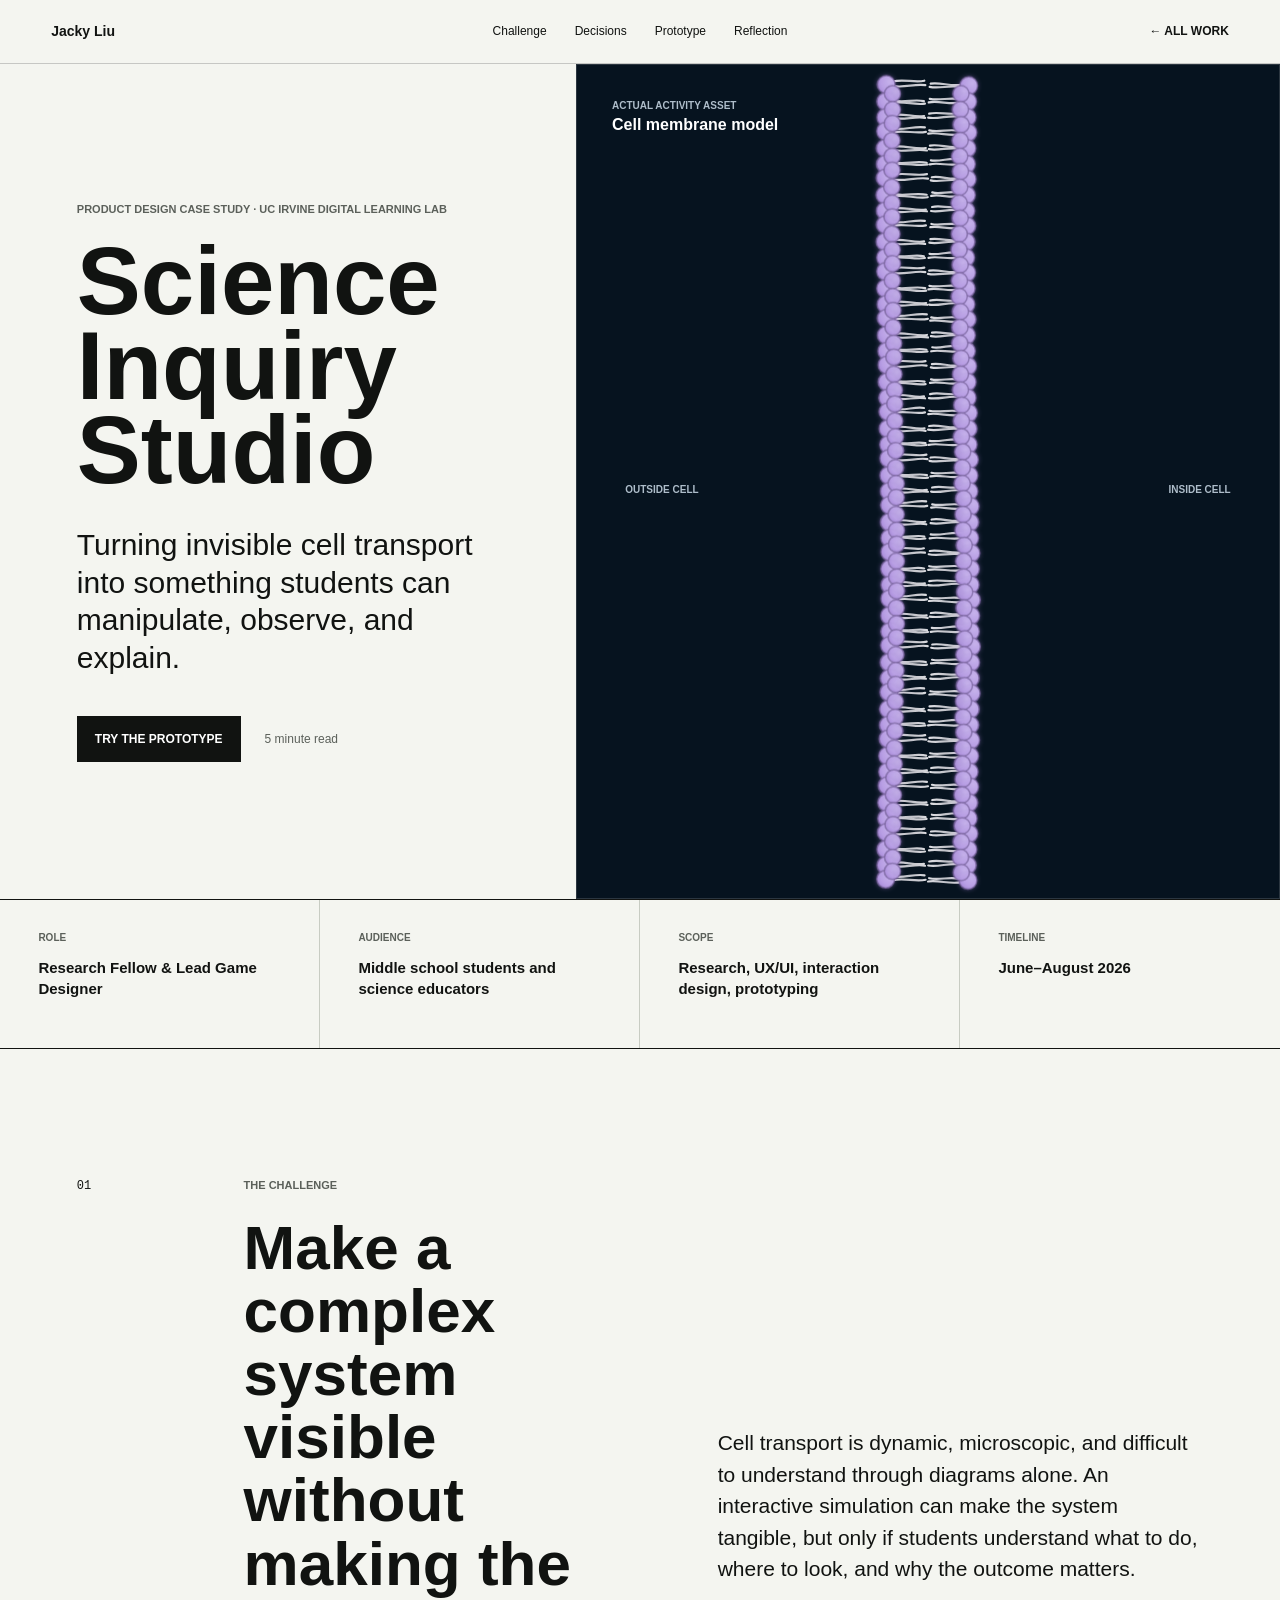
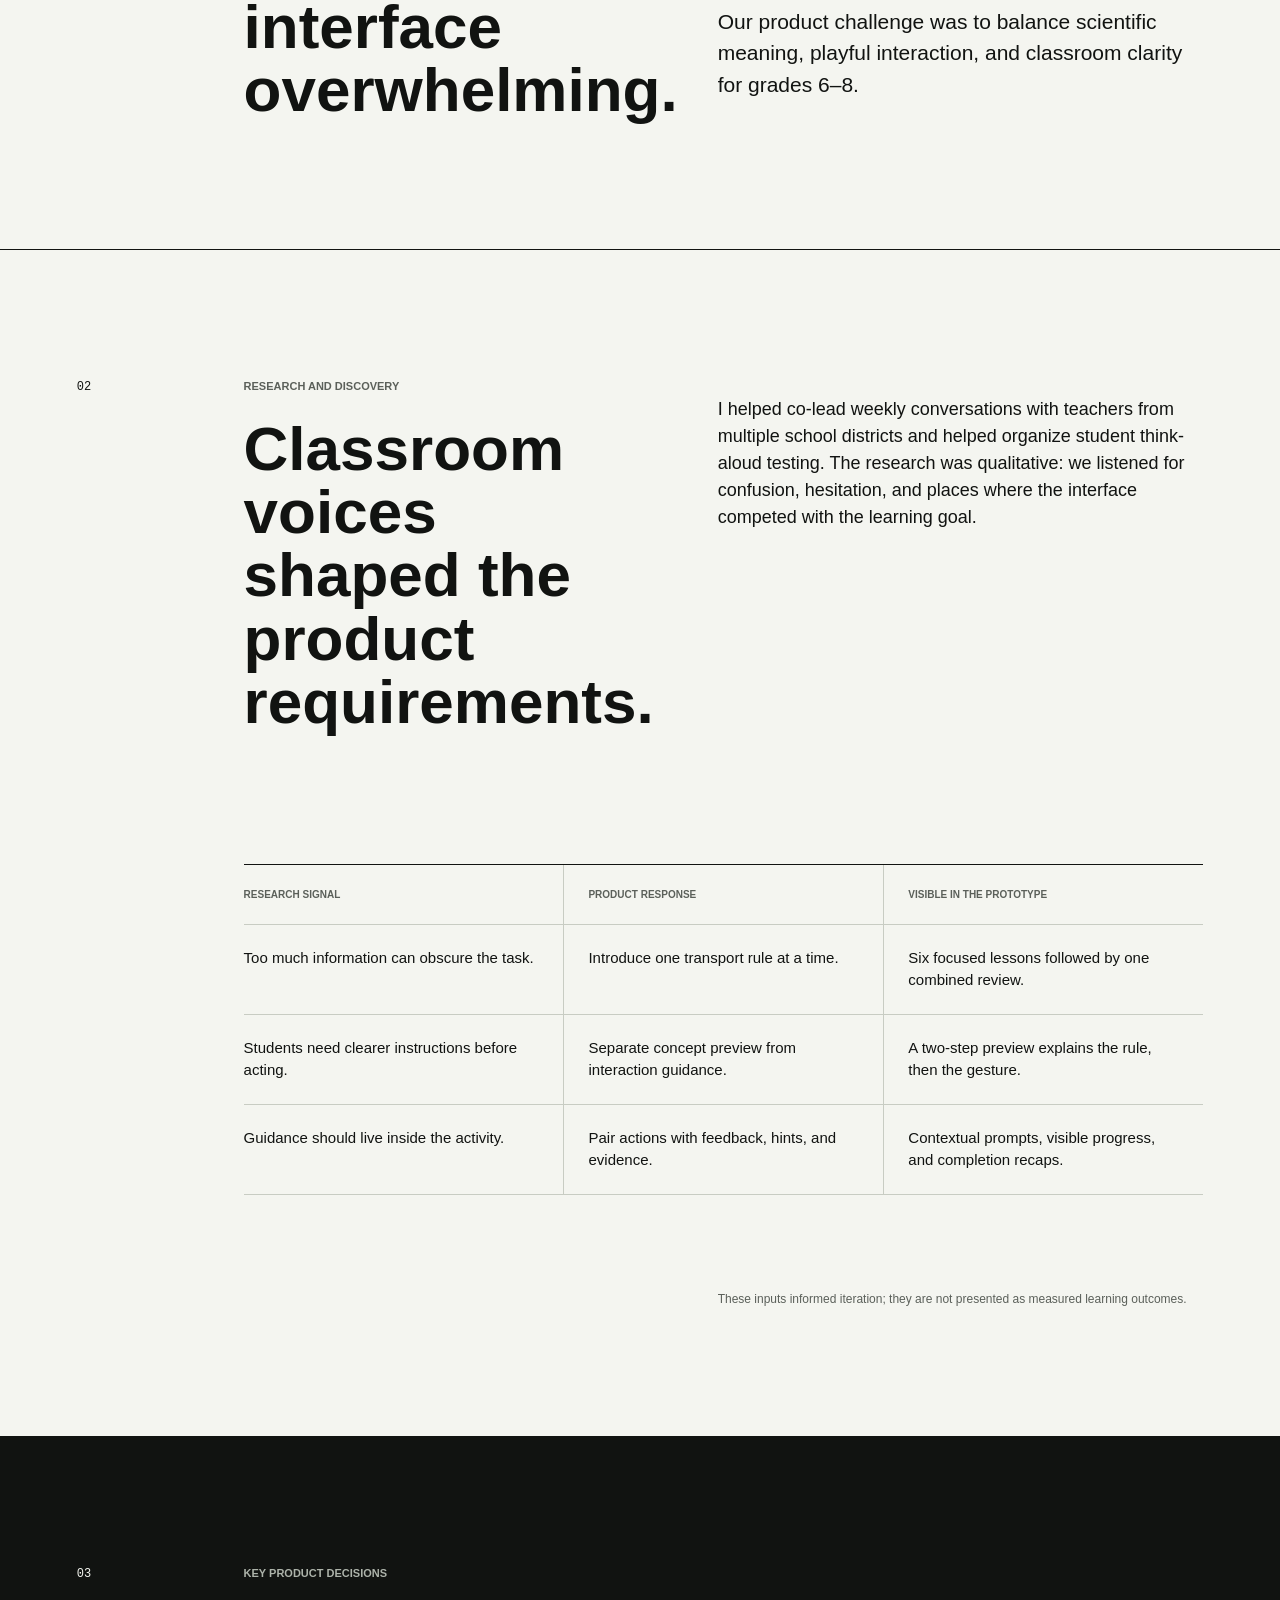
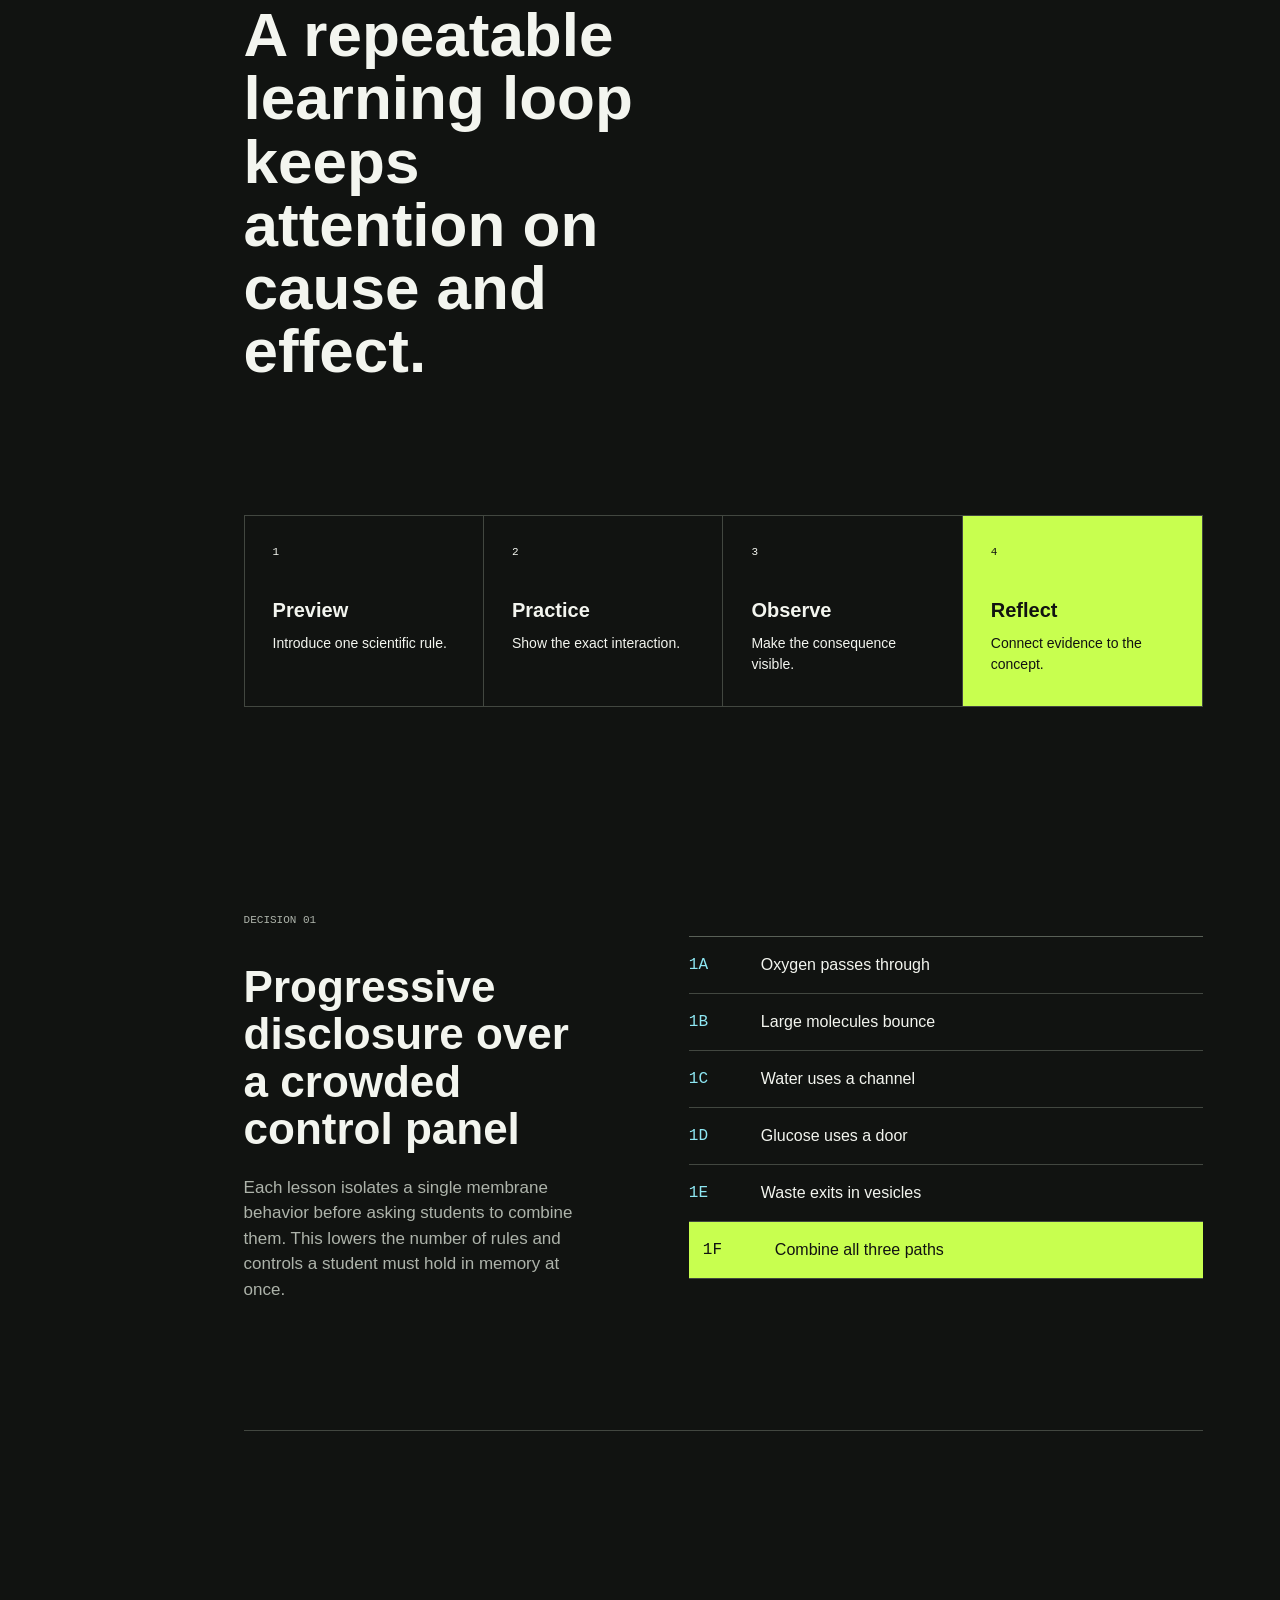
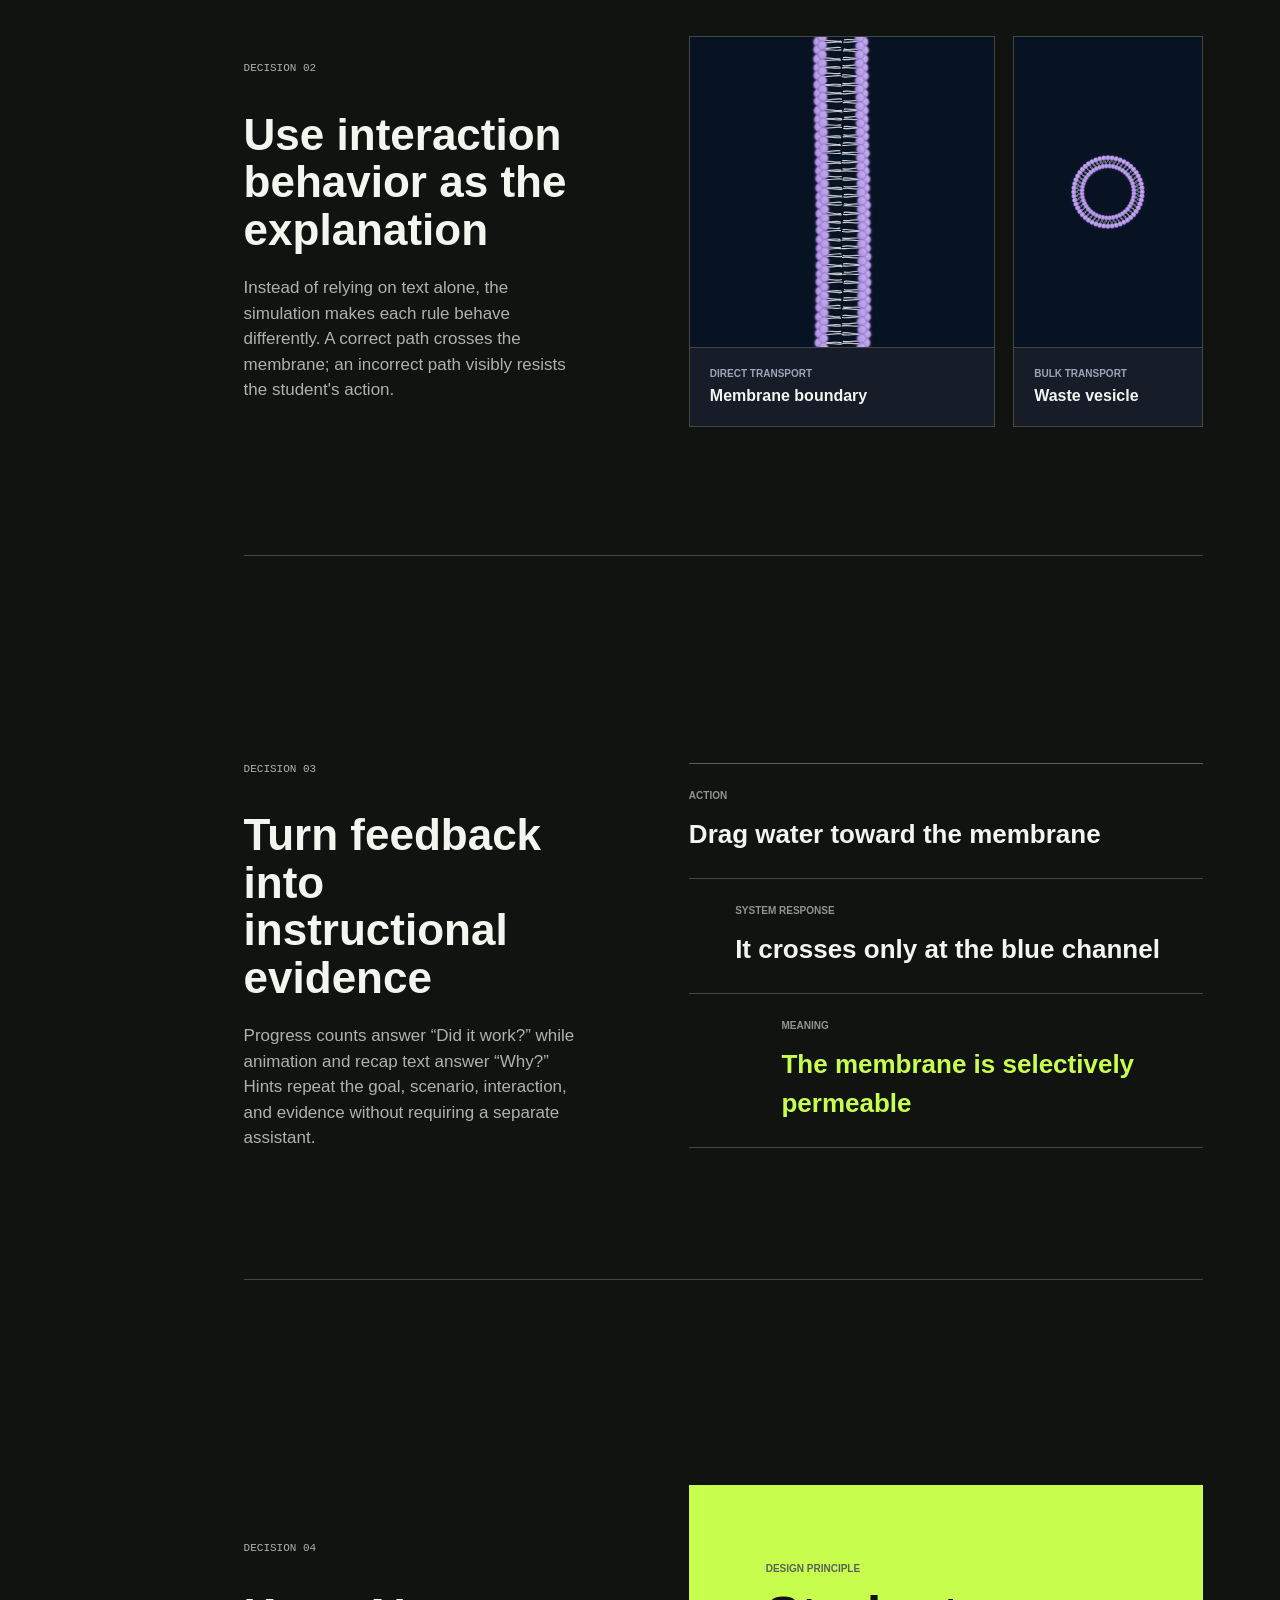
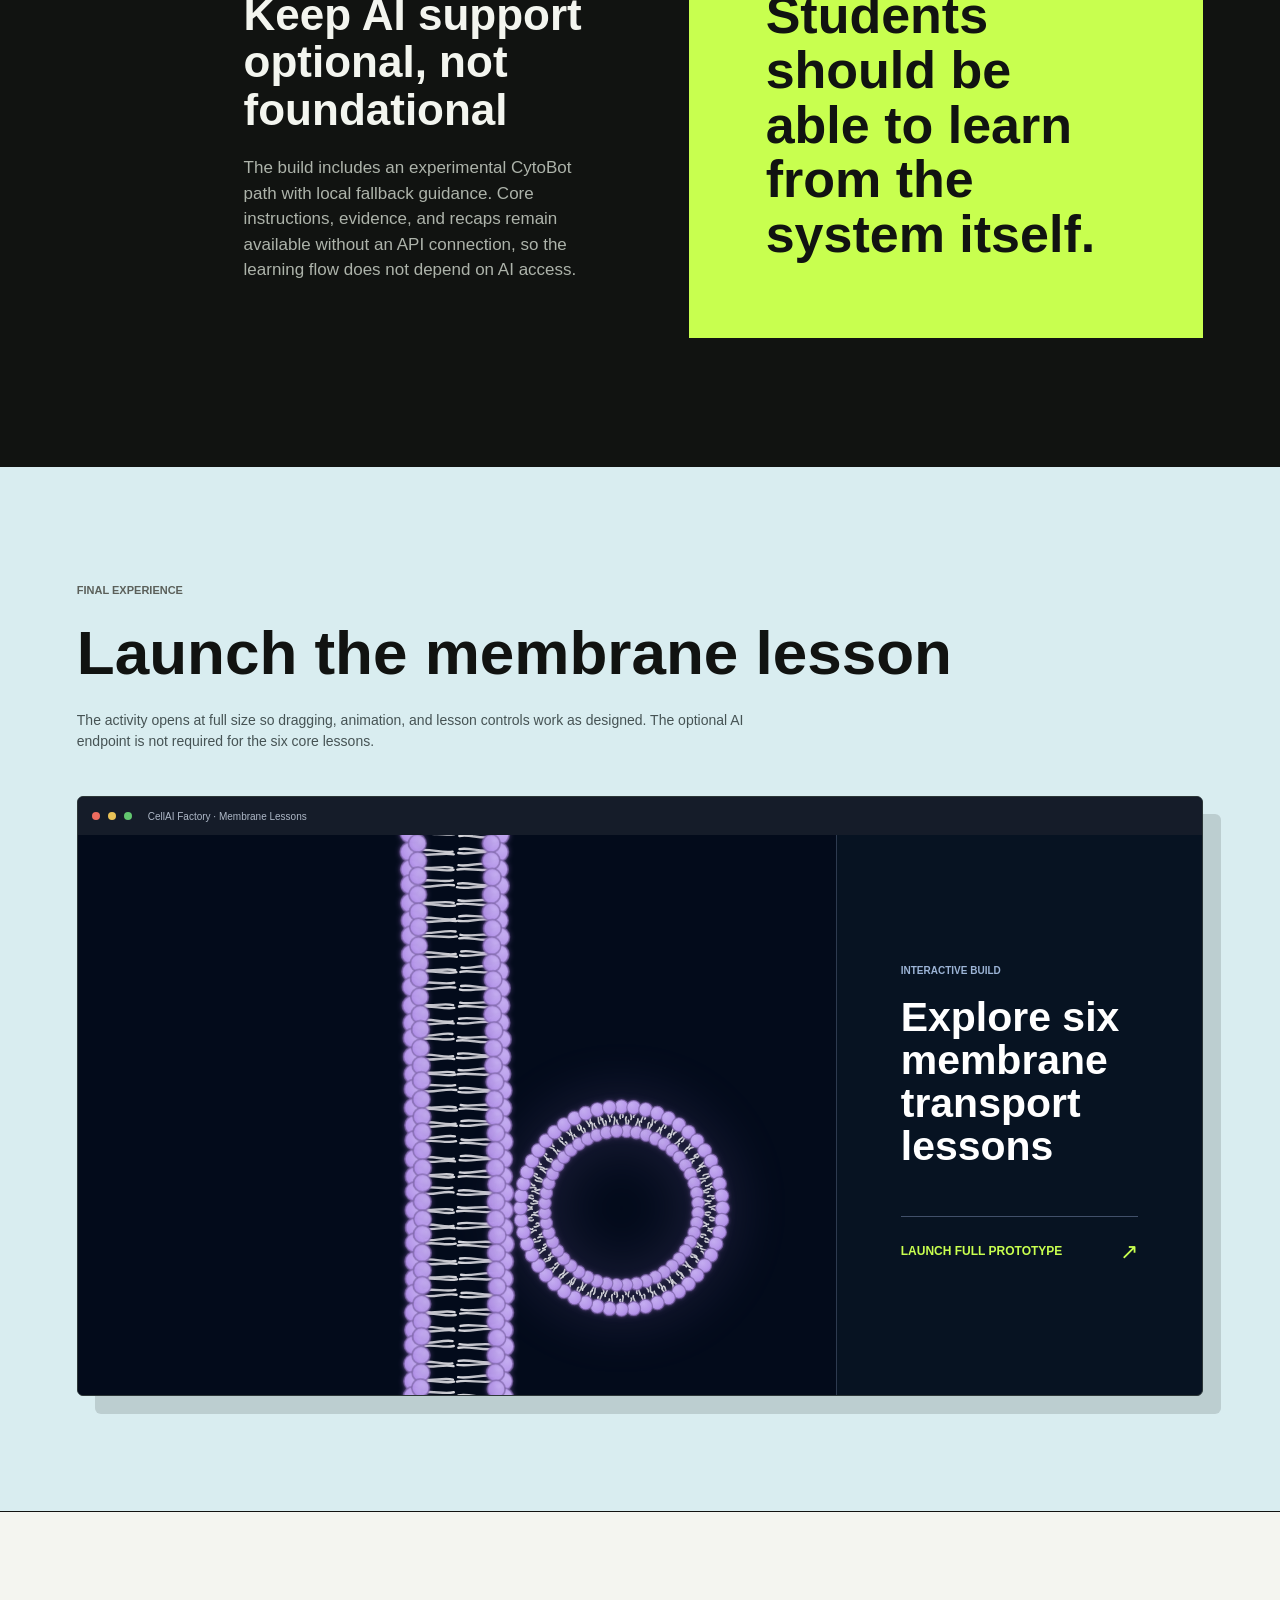
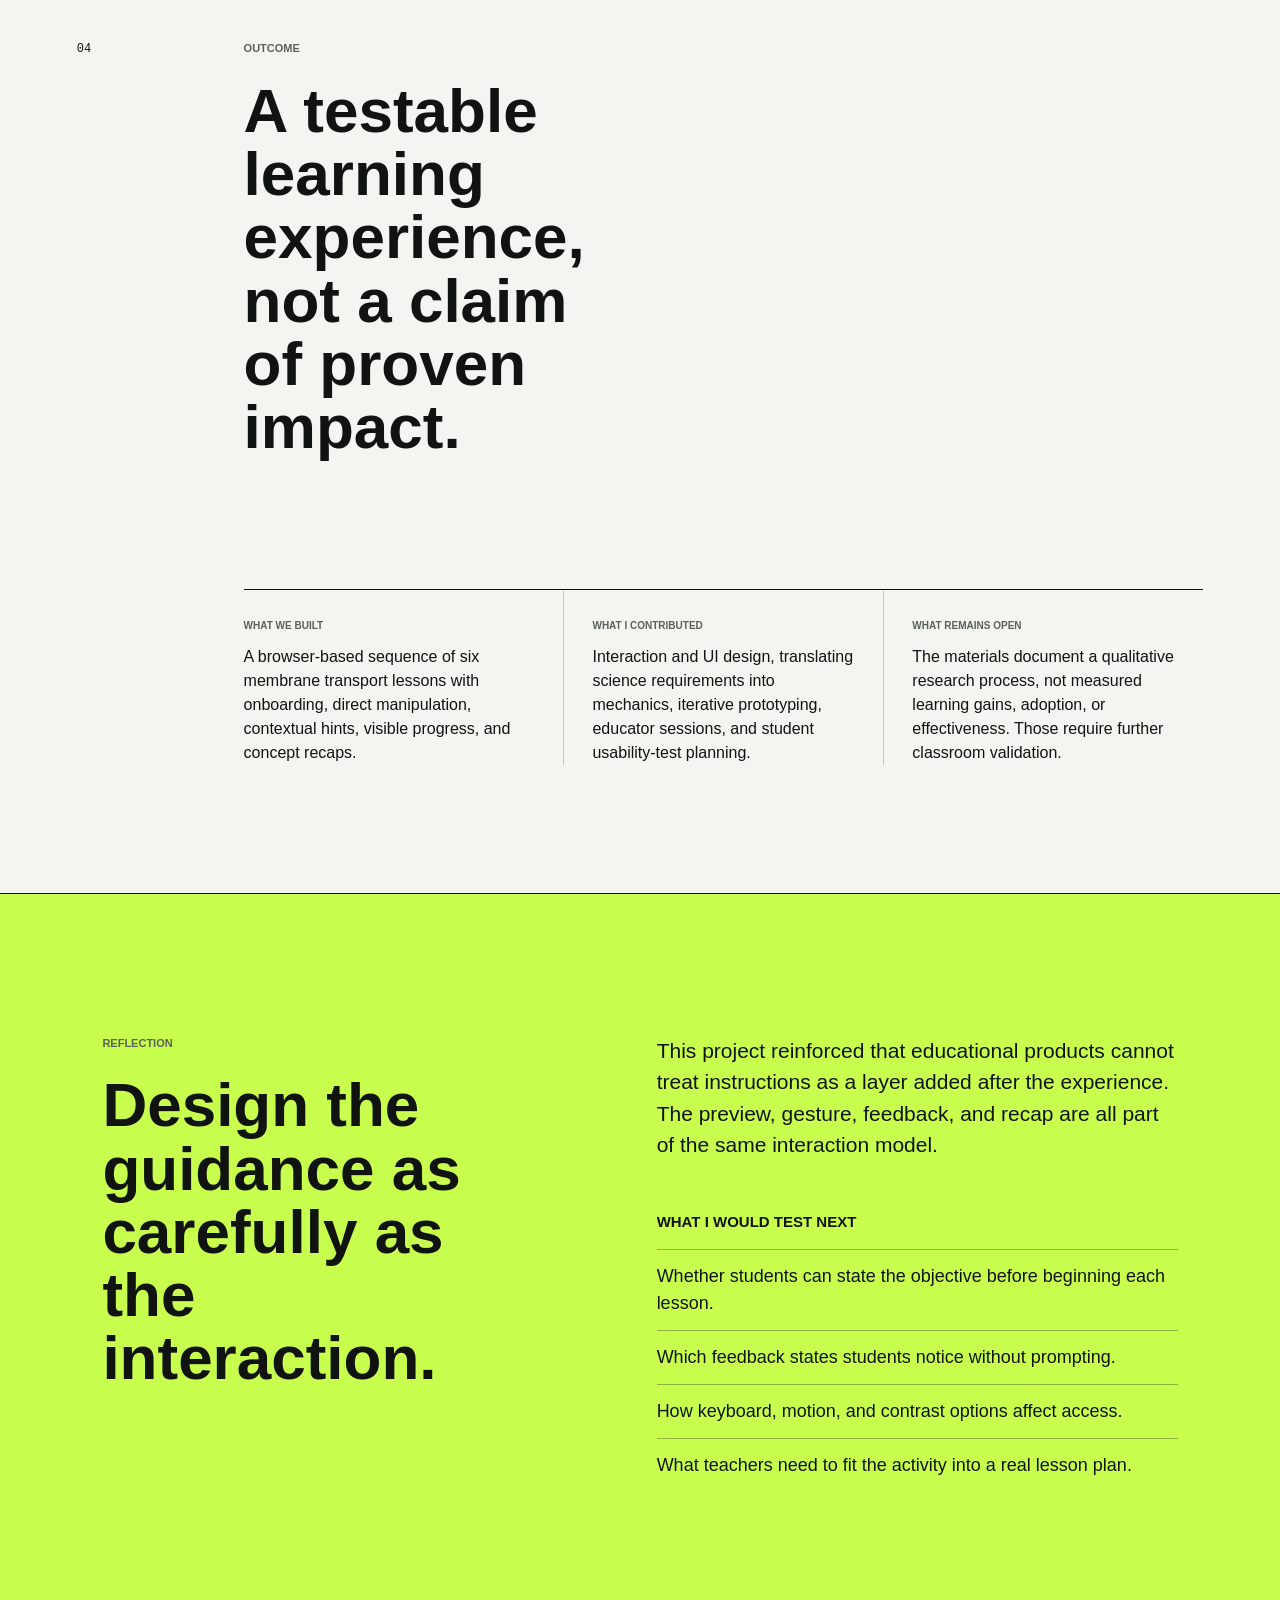
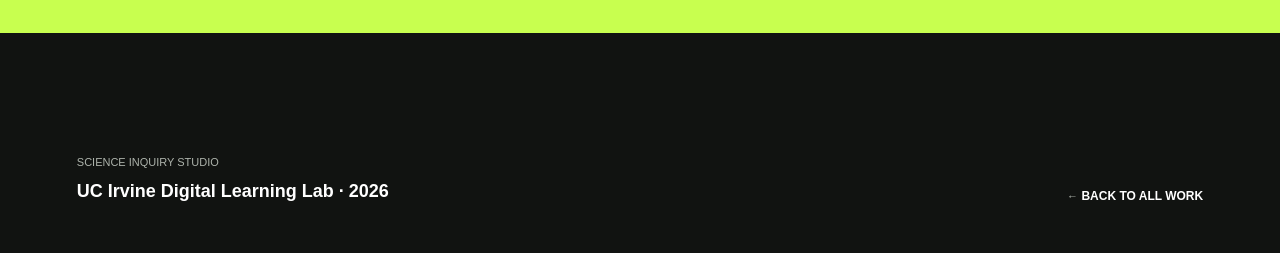
==== commit 80d0e142: "Fix product prototype launch and use source artwork" ====
--- a/product-design.html
+++ b/product-design.html
@@ -5,7 +5,7 @@
     <meta name="viewport" content="width=device-width, initial-scale=1.0">
     <meta name="description" content="Jacky Liu's product design case study for Science Inquiry Studio, an interactive middle-school science learning experience.">
     <title>Science Inquiry Studio | Jacky Liu</title>
-    <link rel="stylesheet" href="product-case-study.css?v=1">
+    <link rel="stylesheet" href="product-case-study.css?v=2">
 </head>
 <body>
     <a class="skip-link" href="#case-study">Skip to case study</a>
@@ -32,11 +32,8 @@
                 </div>
             </div>
             <div class="hero-visual" aria-label="Cell membrane activity preview">
-                <div class="hero-visual-label"><span>Lesson 1A</span><strong>Oxygen slips through</strong></div>
+                <div class="hero-visual-label"><span>Actual activity asset</span><strong>Cell membrane model</strong></div>
                 <img src="assets/product/cellai-demo/assets/cell-membrane.svg" alt="Detailed phospholipid cell membrane used in the interactive activity">
-                <div class="hero-particle particle-one">O<sub>2</sub></div>
-                <div class="hero-particle particle-two">O<sub>2</sub></div>
-                <div class="hero-particle particle-three">O<sub>2</sub></div>
                 <div class="hero-side hero-outside">Outside cell</div>
                 <div class="hero-side hero-inside">Inside cell</div>
             </div>
@@ -122,12 +119,15 @@
                     <h3>Use interaction behavior as the explanation</h3>
                     <p>Instead of relying on text alone, the simulation makes each rule behave differently. A correct path crosses the membrane; an incorrect path visibly resists the student's action.</p>
                 </div>
-                <div class="interaction-map" aria-label="Transport interaction examples">
-                    <div class="transport-object oxygen-object">O<sub>2</sub><span>passes</span></div>
-                    <div class="transport-path membrane-line"><span>Membrane</span></div>
-                    <div class="transport-object water-object">H<sub>2</sub>O<span>channel</span></div>
-                    <div class="transport-object glucose-object">G<span>door</span></div>
-                    <div class="transport-object waste-object">W<span>vesicle</span></div>
+                <div class="activity-assets" aria-label="Actual membrane and vesicle assets from the activity">
+                    <figure class="activity-asset activity-asset-membrane">
+                        <img src="assets/product/cellai-demo/assets/cell-membrane.svg" alt="Straight phospholipid membrane from the activity">
+                        <figcaption><span>Direct transport</span><strong>Membrane boundary</strong></figcaption>
+                    </figure>
+                    <figure class="activity-asset activity-asset-vesicle">
+                        <img src="assets/product/cellai-demo/assets/cell-membrane-vesicle.svg" alt="Phospholipid vesicle from the waste transport activity">
+                        <figcaption><span>Bulk transport</span><strong>Waste vesicle</strong></figcaption>
+                    </figure>
                 </div>
             </article>
 
@@ -156,14 +156,23 @@
 
         <section class="prototype-section" id="prototype" aria-labelledby="prototype-title">
             <div class="prototype-heading">
-                <div><p class="eyebrow">Final experience</p><h2 id="prototype-title">Try the membrane lesson</h2></div>
-                <a class="secondary-action" href="assets/product/cellai-demo/index.html" target="_blank" rel="noreferrer">Open full prototype <span aria-hidden="true">&#8599;</span></a>
-            </div>
-            <p class="prototype-note">This is the verified six-lesson activity from the provided build. The optional AI endpoint is not required for the core experience.</p>
-            <div class="prototype-browser">
+                <div><p class="eyebrow">Final experience</p><h2 id="prototype-title">Launch the membrane lesson</h2></div>
+            </div>
+            <p class="prototype-note">The activity opens at full size so dragging, animation, and lesson controls work as designed. The optional AI endpoint is not required for the six core lessons.</p>
+            <a class="prototype-launch" href="assets/product/cellai-demo/index.html" target="_blank" rel="noreferrer" aria-label="Launch the interactive CellAI Factory prototype in a new tab">
                 <div class="prototype-bar" aria-hidden="true"><span></span><span></span><span></span><div>CellAI Factory &middot; Membrane Lessons</div></div>
-                <iframe src="assets/product/cellai-demo/index.html" title="Interactive CellAI Factory membrane lesson" loading="lazy"></iframe>
-            </div>
+                <div class="prototype-launch-content">
+                    <div class="prototype-art" aria-hidden="true">
+                        <img class="prototype-membrane" src="assets/product/cellai-demo/assets/cell-membrane.svg" alt="">
+                        <img class="prototype-vesicle" src="assets/product/cellai-demo/assets/cell-membrane-vesicle.svg" alt="">
+                    </div>
+                    <div class="prototype-launch-copy">
+                        <span class="prototype-kicker">Interactive build</span>
+                        <strong>Explore six membrane transport lessons</strong>
+                        <span class="prototype-cta">Launch full prototype <b aria-hidden="true">&#8599;</b></span>
+                    </div>
+                </div>
+            </a>
         </section>
 
         <section class="case-band outcome-band">
--- a/product-case-study.css
+++ b/product-case-study.css
@@ -128,25 +128,6 @@
 .hero-side { position: absolute; z-index: 3; top: 50%; }
 .hero-outside { left: 7%; }
 .hero-inside { right: 7%; }
-.hero-particle {
-  position: absolute;
-  z-index: 3;
-  display: grid;
-  width: 50px;
-  aspect-ratio: 1;
-  place-items: center;
-  border: 2px solid #d8f7ff;
-  border-radius: 50%;
-  background: rgba(142, 231, 243, 0.16);
-  color: #e8fbff;
-  font-size: 15px;
-  box-shadow: 0 0 22px rgba(142, 231, 243, 0.35);
-}
-.hero-particle sub { font-size: 9px; }
-.particle-one { top: 29%; left: 23%; }
-.particle-two { top: 63%; left: 31%; }
-.particle-three { top: 44%; right: 23%; }
-
 .project-facts { display: grid; grid-template-columns: repeat(4, minmax(0, 1fr)); border-bottom: 1px solid var(--ink); }
 .project-facts > div { min-height: 148px; padding: 30px clamp(22px, 3vw, 48px); border-right: 1px solid var(--line); }
 .project-facts > div:last-child { border-right: 0; }
@@ -213,24 +194,14 @@
 .lesson-sequence .lesson-review { padding-right: 14px; padding-left: 14px; background: var(--green); color: var(--ink); }
 .lesson-sequence .lesson-review span { color: var(--ink); }
 
-.interaction-map { position: relative; display: grid; grid-template-columns: 1fr 90px 1fr; grid-template-rows: repeat(3, 110px); align-items: center; min-height: 420px; }
-.membrane-line {
-  grid-column: 2;
-  grid-row: 1 / 4;
-  align-self: stretch;
-  display: grid;
-  place-items: center;
-  border-right: 8px solid var(--violet);
-  border-left: 8px solid var(--violet);
-  background: repeating-linear-gradient(to bottom, transparent 0 13px, rgba(255,255,255,.25) 13px 15px);
-}
-.membrane-line span { padding: 6px; background: #111311; color: #afb6ad; font-size: 10px; text-transform: uppercase; transform: rotate(-90deg); }
-.transport-object { display: inline-grid; width: 74px; aspect-ratio: 1; place-items: center; justify-self: center; border-radius: 50%; font-size: 19px; font-weight: 750; }
-.transport-object span { position: absolute; margin-top: 110px; color: #aeb4ac; font-size: 10px; font-weight: 650; text-transform: uppercase; }
-.oxygen-object { grid-column: 1; grid-row: 1; border: 2px solid var(--cyan); color: var(--cyan); }
-.water-object { grid-column: 3; grid-row: 1; background: #2078cc; }
-.glucose-object { grid-column: 1; grid-row: 3; border-radius: 8px; background: #efcf3f; color: var(--ink); }
-.waste-object { grid-column: 3; grid-row: 3; border: 2px dashed #aeb4ac; background: rgba(255,255,255,.06); }
+.activity-assets { display: grid; grid-template-columns: minmax(0, 1.55fr) minmax(190px, .75fr); gap: 18px; align-items: stretch; }
+.activity-asset { display: flex; flex-direction: column; min-height: 390px; margin: 0; overflow: hidden; border: 1px solid #424740; background: #071322; }
+.activity-asset img { width: 100%; height: 100%; min-height: 310px; object-fit: contain; padding: 28px; }
+.activity-asset-membrane img { transform: rotate(90deg) scale(1.85); }
+.activity-asset-vesicle img { padding: 42px; }
+.activity-asset figcaption { position: relative; z-index: 2; display: flex; flex-direction: column; padding: 18px 20px; border-top: 1px solid #424740; background: #161c28; }
+.activity-asset figcaption span { color: #9ba6b7; font-size: 10px; font-weight: 750; text-transform: uppercase; }
+.activity-asset figcaption strong { margin-top: 3px; font-size: 16px; }
 
 .feedback-stack { border-top: 1px solid #596057; }
 .feedback-stack > div { padding: 24px 0; border-bottom: 1px solid #424740; }
@@ -245,14 +216,23 @@
 .prototype-heading { display: flex; align-items: flex-end; justify-content: space-between; gap: 30px; }
 .secondary-action { min-width: 190px; border: 1px solid var(--ink); }
 .prototype-note { max-width: 720px; margin: 26px 0 44px; color: #465354; font-size: 14px; }
-.prototype-browser { overflow: hidden; border: 1px solid #2d3738; border-radius: 6px; background: #071322; box-shadow: 18px 18px 0 rgba(17,19,17,.14); }
+.prototype-launch { display: block; overflow: hidden; border: 1px solid #2d3738; border-radius: 6px; background: #071322; color: white; box-shadow: 18px 18px 0 rgba(17,19,17,.14); transition: transform 180ms ease, box-shadow 180ms ease; }
+.prototype-launch:hover, .prototype-launch:focus-visible { outline: 3px solid var(--blue); outline-offset: 4px; transform: translate(-4px, -4px); box-shadow: 24px 24px 0 rgba(17,19,17,.14); }
 .prototype-bar { display: flex; gap: 8px; align-items: center; height: 38px; padding: 0 14px; background: #151c29; color: #aeb8c7; font-size: 10px; }
 .prototype-bar > span { width: 8px; height: 8px; border-radius: 50%; background: #687287; }
 .prototype-bar > span:first-child { background: #ed6b5f; }
 .prototype-bar > span:nth-child(2) { background: #e9c257; }
 .prototype-bar > span:nth-child(3) { background: #62c66f; }
 .prototype-bar div { margin-left: 8px; }
-.prototype-browser iframe { display: block; width: 100%; height: min(72svh, 760px); min-height: 560px; border: 0; background: #071322; }
+.prototype-launch-content { display: grid; grid-template-columns: minmax(0, 1.35fr) minmax(320px, .65fr); min-height: 560px; }
+.prototype-art { position: relative; min-height: 500px; overflow: hidden; border-right: 1px solid #2e3b50; background: #030b1b; }
+.prototype-membrane { position: absolute; top: 50%; left: 50%; width: min(120%, 1020px); max-width: none; transform: translate(-50%, -50%) rotate(90deg); }
+.prototype-vesicle { position: absolute; z-index: 2; right: 8%; bottom: 6%; width: clamp(150px, 24vw, 320px); filter: drop-shadow(0 0 28px rgba(181, 143, 238, .22)); }
+.prototype-launch-copy { display: flex; flex-direction: column; justify-content: center; padding: clamp(34px, 5vw, 74px); }
+.prototype-kicker { color: #9cb4d6; font-size: 10px; font-weight: 750; text-transform: uppercase; }
+.prototype-launch-copy strong { max-width: 430px; margin-top: 18px; font-size: clamp(28px, 3.2vw, 48px); line-height: 1.05; }
+.prototype-cta { display: flex; align-items: center; justify-content: space-between; gap: 18px; margin-top: 48px; padding-top: 18px; border-top: 1px solid #41506a; color: var(--green); font-size: 12px; font-weight: 750; text-transform: uppercase; }
+.prototype-cta b { font-size: 22px; font-weight: 400; }
 
 .outcome-band { grid-template-rows: auto auto; }
 .outcome-columns { grid-column: 2 / -1; display: grid; grid-template-columns: repeat(3, minmax(0, 1fr)); margin-top: 54px; border-top: 1px solid var(--ink); }
@@ -306,7 +286,6 @@
   .hero-visual { min-height: 470px; }
   .hero-visual img { width: 170%; }
   .hero-side { top: auto; bottom: 22px; }
-  .hero-particle { width: 40px; }
   .project-facts { grid-template-columns: 1fr; }
   .project-facts > div, .project-facts > div:nth-child(2) { min-height: 110px; border-right: 0; border-bottom: 1px solid var(--line); }
   .project-facts > div:last-child { border-bottom: 0; }
@@ -327,11 +306,15 @@
   .learning-loop > div:nth-child(-n + 2) { border-bottom: 1px solid #424740; }
   .decision-row { gap: 48px; padding: 80px 0; }
   .decision-copy h3 { font-size: 32px; }
-  .interaction-map { grid-template-columns: 1fr 70px 1fr; }
+  .activity-assets { grid-template-columns: 1fr; }
+  .activity-asset { min-height: 320px; }
+  .activity-asset img { min-height: 250px; }
   .prototype-section { padding: 72px 16px; }
   .prototype-heading { align-items: flex-start; flex-direction: column; }
-  .prototype-browser { box-shadow: 9px 9px 0 rgba(17,19,17,.14); }
-  .prototype-browser iframe { height: 620px; min-height: 0; }
+  .prototype-launch { box-shadow: 9px 9px 0 rgba(17,19,17,.14); }
+  .prototype-launch-content { grid-template-columns: 1fr; min-height: 0; }
+  .prototype-art { min-height: 390px; border-right: 0; border-bottom: 1px solid #2e3b50; }
+  .prototype-launch-copy { min-height: 320px; }
   .outcome-columns { grid-template-columns: 1fr; }
   .outcome-columns > div, .outcome-columns > div + div { padding: 24px 0; border-left: 0; border-bottom: 1px solid var(--line); }
   .reflection-section { gap: 46px; padding: 78px 22px; }
